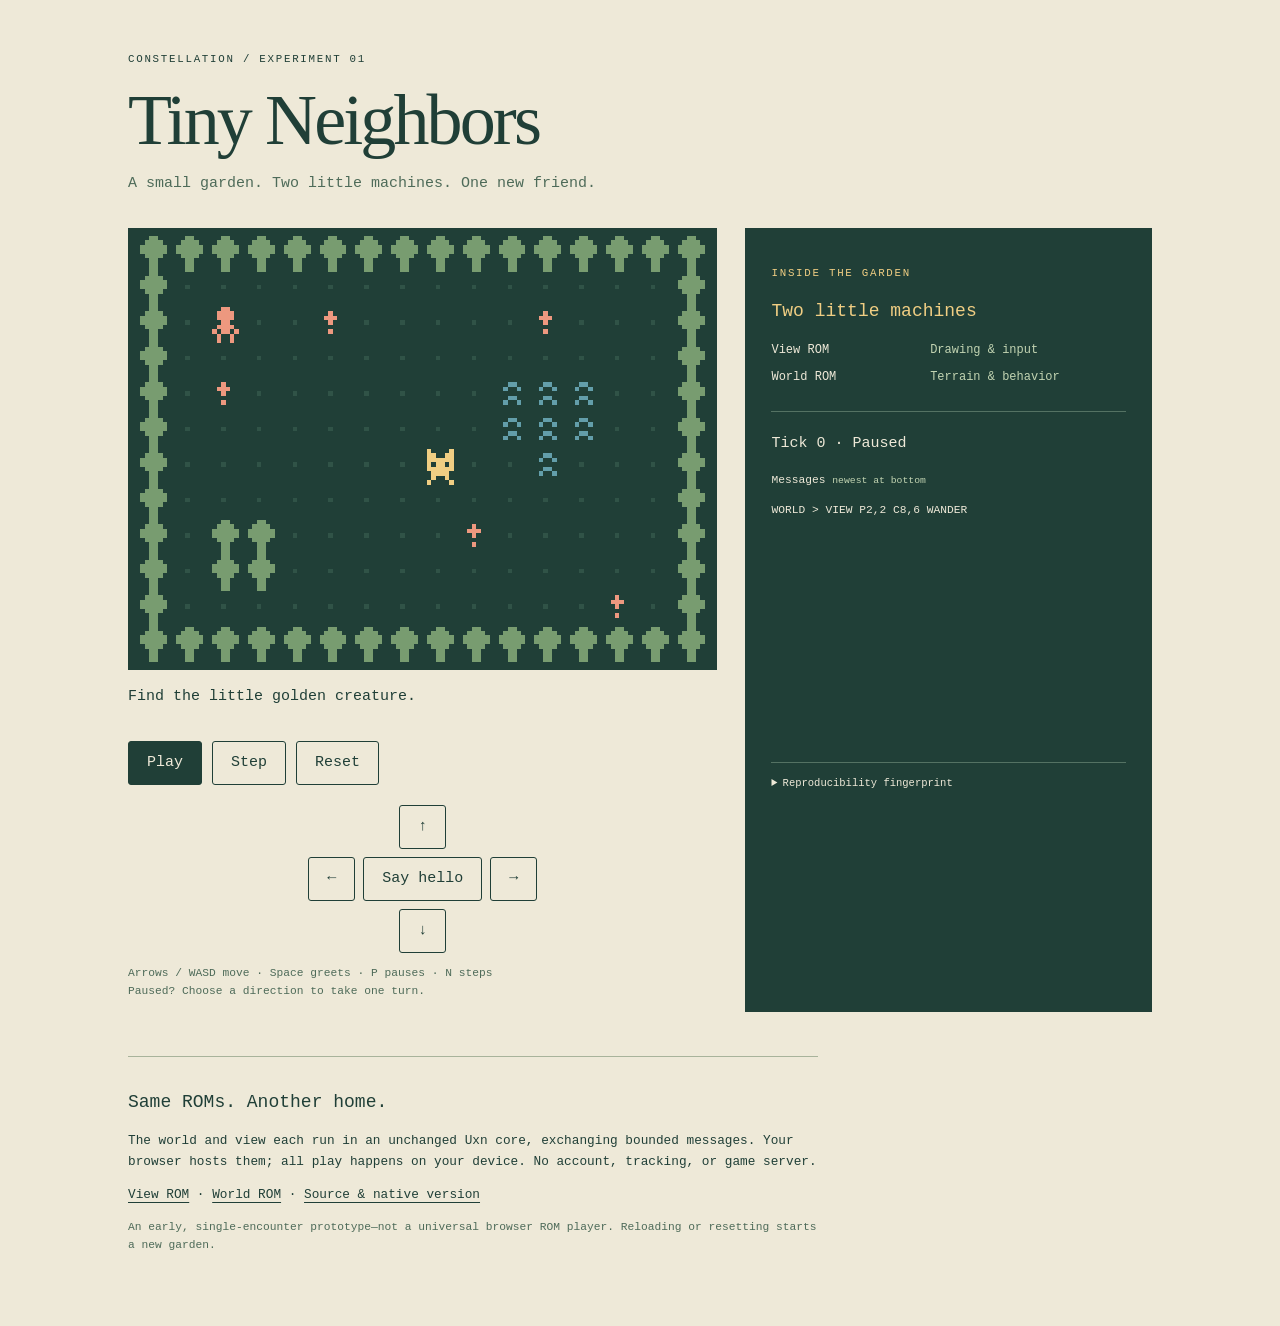
==== index.html @ 8fffd71d "Publish Tiny Neighbors static build from 9de2e3e" ====
<!doctype html>
<html lang="en">
<head>
  <meta charset="utf-8">
  <meta name="viewport" content="width=device-width, initial-scale=1">
  <meta name="description" content="A little garden running in two Uxn ROMs. Play, pause, and watch the messages between them.">
  <title>Tiny Neighbors · Constellation</title>
  <link rel="stylesheet" href="style.css">
  <script defer src="garden.js"></script>
  <script defer src="app.js"></script>
</head>
<body>
<main>
  <header><p class="eyebrow">Constellation / experiment 01</p><h1>Tiny Neighbors</h1><p>A small garden. Two little machines. One new friend.</p></header>
  <div class="layout">
    <section aria-label="Playable garden">
      <canvas id="garden" width="128" height="96" tabindex="0" aria-label="Garden. Arrow keys or WASD to move, Space to greet."></canvas>
      <p id="objective" role="status">Loading the two ROMs…</p>
      <p id="error" role="alert" hidden></p>
      <div class="toolbar"><button id="play" disabled>Play</button><button id="step" disabled>Step</button><button id="reset" disabled>Reset</button></div>
      <div class="touch" aria-label="Movement controls">
        <button data-action="1" aria-label="Move north" disabled>↑</button>
        <div><button data-action="4" aria-label="Move west" disabled>←</button><button data-action="5" disabled>Say hello</button><button data-action="2" aria-label="Move east" disabled>→</button></div>
        <button data-action="3" aria-label="Move south" disabled>↓</button>
      </div>
      <p class="hint">Arrows / WASD move · Space greets · P pauses · N steps<br>Paused? Choose a direction to take one turn.</p>
    </section>
    <aside aria-label="Message inspector">
      <p class="eyebrow">Inside the garden</p><h2>Two little machines</h2>
      <dl><dt>View ROM</dt><dd>Drawing & input</dd><dt>World ROM</dt><dd>Terrain & behavior</dd></dl>
      <p id="clock">Tick 0 · Paused</p><h3>Messages <span>newest at bottom</span></h3>
      <pre id="messages" aria-label="Recent messages"></pre>
      <details><summary>Reproducibility fingerprint</summary><output id="digest"></output><p>Tick, message hash, and pixel hash. Diagnostic checksums, not security guarantees.</p></details>
    </aside>
  </div>
  <footer><h2>Same ROMs. Another home.</h2><p>The world and view each run in an unchanged Uxn core, exchanging bounded messages. Your browser hosts them; all play happens on your device. No account, tracking, or game server.</p>
    <p><a href="garden-view.rom" download>View ROM</a> · <a href="garden-world.rom" download>World ROM</a> · <a href="https://github.com/mxpf/uxn-emulator/tree/constellation-game">Source & native version</a></p>
    <p class="hint">An early, single-encounter prototype—not a universal browser ROM player. Reloading or resetting starts a new garden.</p>
  </footer>
</main>
<noscript>This garden needs JavaScript and WebAssembly. You can also run the native version from the source link.</noscript>
</body>
</html>
---- style.css ----
:root{color-scheme:light;font-family:ui-monospace,SFMono-Regular,Consolas,monospace;color:#203f37;background:#eee9d8;font-size:15px;line-height:1.6}
*{box-sizing:border-box}body{margin:0}main{max-width:1080px;margin:auto;padding:40px 28px}header{margin-bottom:32px}.eyebrow{text-transform:uppercase;letter-spacing:.16em;font-size:.72rem}h1{font-family:Georgia,serif;font-size:clamp(2.8rem,7vw,4.8rem);font-weight:normal;letter-spacing:-.04em;line-height:1;margin:16px 0}h2{font-size:1.2rem;font-weight:500}header>p:last-child{color:#4e6b59}.layout{display:grid;grid-template-columns:minmax(0,1.45fr) minmax(0,1fr);gap:28px}canvas{width:100%;display:block;image-rendering:pixelated;background:#203f37;border:8px solid #203f37;aspect-ratio:4/3;touch-action:none}button{font:inherit;min-height:44px;border:1px solid #203f37;background:transparent;color:inherit;padding:8px 18px;cursor:pointer;border-radius:3px}button:hover:not(:disabled){background:#d7dec7}button:disabled{opacity:.45;cursor:default}button:focus-visible,a:focus-visible,canvas:focus-visible,summary:focus-visible{outline:3px solid #b74f34;outline-offset:4px}#play{background:#203f37;color:#eee9d8}#play:hover:not(:disabled){background:#305347}.toolbar{display:flex;gap:10px}#objective{min-height:3.2em;margin-bottom:8px}.touch{text-align:center;margin:20px auto 8px;max-width:300px}.touch div{display:flex;gap:8px;justify-content:center;margin:8px 0}.touch button{touch-action:manipulation}.hint{font-size:.75rem;color:#4e6b59}.hint br{line-height:2}aside{background:#203f37;color:#eee9d8;padding:26px;min-width:0}aside .eyebrow,aside h2{color:#f0ce83}dl{display:grid;grid-template-columns:1fr 1.3fr;font-size:.8rem;gap:8px}dd{margin:0;color:#c2d4b2}#clock{border-top:1px solid #547263;padding-top:20px;margin-top:24px}h3{font-size:.75rem;font-weight:normal}h3 span{color:#c2d4b2;font-size:.65rem}pre{font-size:clamp(.58rem,1.05vw,.75rem);line-height:1.9;white-space:pre-wrap;overflow-wrap:anywhere;min-height:250px}details{font-size:.7rem;border-top:1px solid #547263;padding-top:12px}summary{cursor:pointer}output{display:block;overflow-wrap:anywhere;margin-top:12px}footer{max-width:690px;margin-top:44px;border-top:1px solid #a8b39b;padding-top:16px}footer p{font-size:.85rem}a{color:inherit;text-underline-offset:4px}#error{color:#9b3324;border:1px solid;padding:12px}noscript{display:block;padding:20px}@media(max-width:700px){main{padding:24px 16px}.layout{grid-template-columns:1fr}aside{padding:22px}pre{font-size:.7rem;min-height:0}header{margin-bottom:24px}}
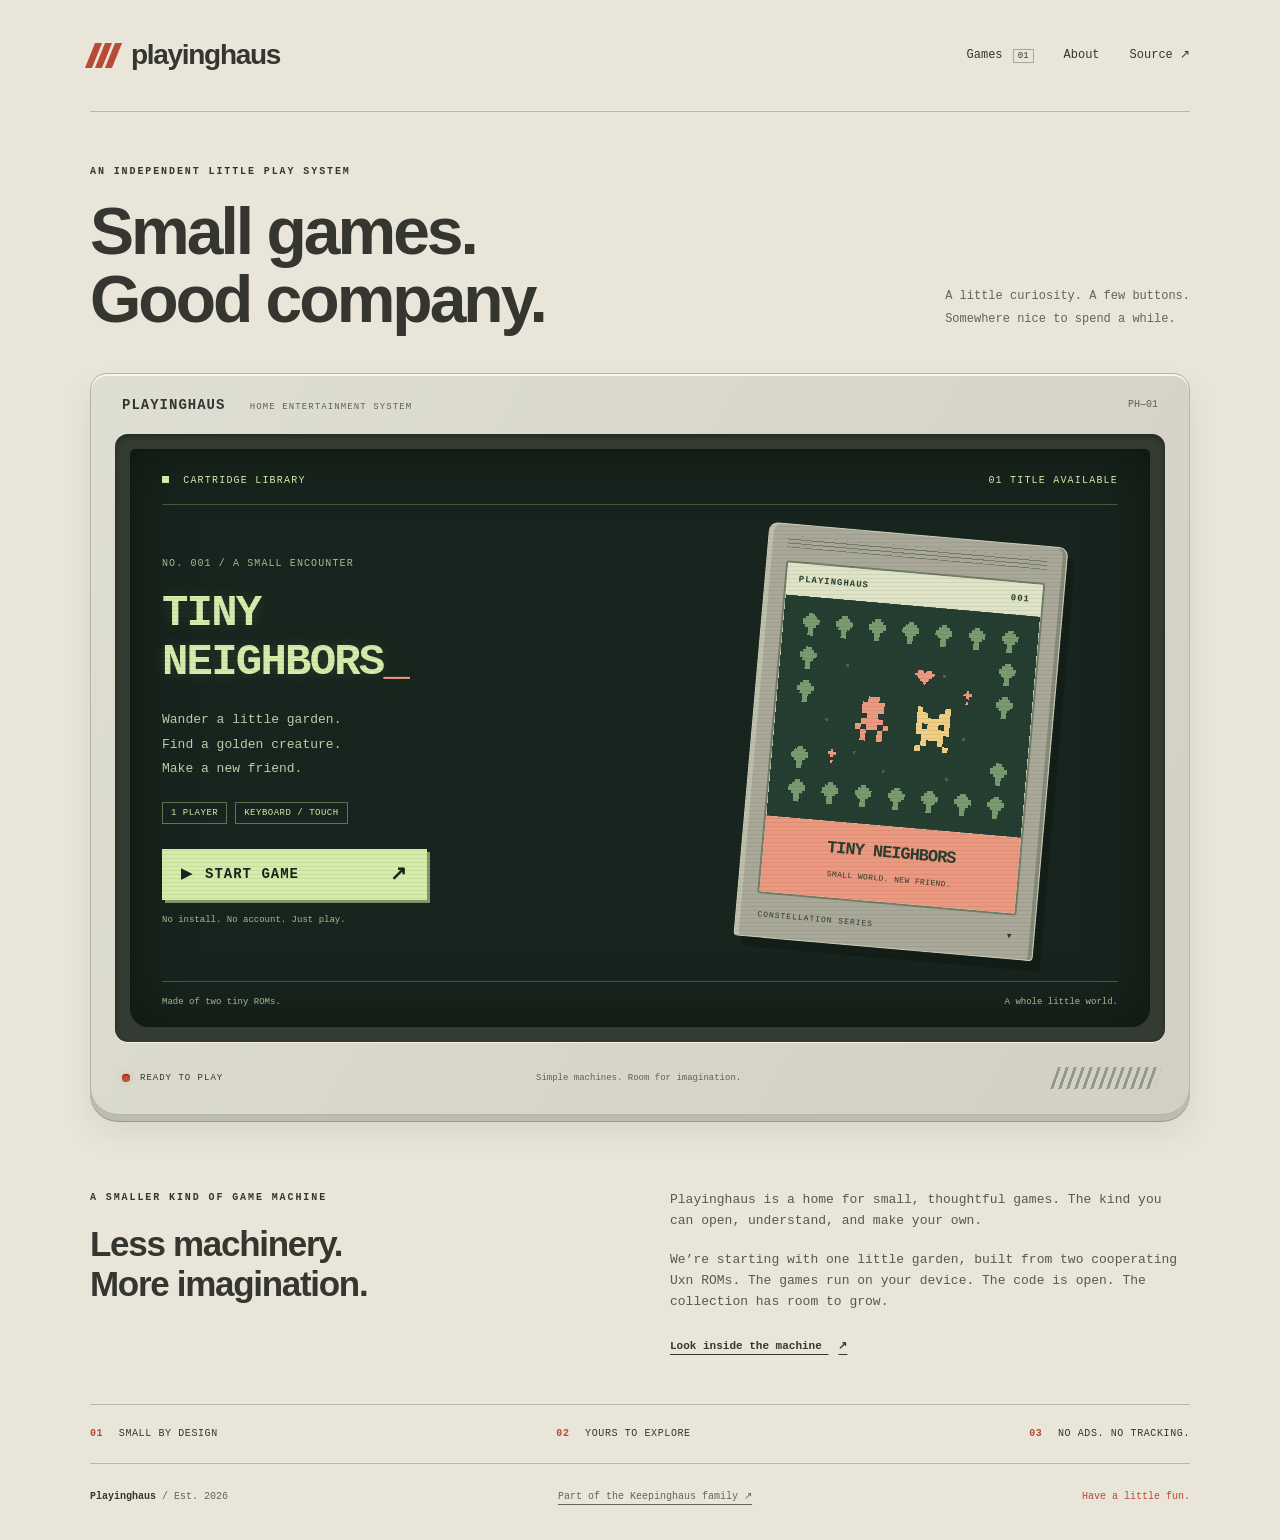
==== commit de3f323a: "Publish Playinghaus console homepage and game route" ====
--- a/index.html
+++ b/index.html
@@ -3,41 +3,56 @@
 <head>
   <meta charset="utf-8">
   <meta name="viewport" content="width=device-width, initial-scale=1">
-  <meta name="description" content="A little garden running in two Uxn ROMs. Play, pause, and watch the messages between them.">
-  <title>Tiny Neighbors · Constellation</title>
-  <link rel="stylesheet" href="style.css">
-  <script defer src="garden.js"></script>
-  <script defer src="app.js"></script>
+  <meta name="theme-color" content="#e9e5d9">
+  <meta name="description" content="Small games. Good company. A growing collection of tiny, open-source games you can play in your browser.">
+  <title>Playinghaus — Small games. Good company.</title>
+  <link rel="stylesheet" href="home.css">
 </head>
 <body>
-<main>
-  <header><p class="eyebrow">Constellation / experiment 01</p><h1>Tiny Neighbors</h1><p>A small garden. Two little machines. One new friend.</p></header>
-  <div class="layout">
-    <section aria-label="Playable garden">
-      <canvas id="garden" width="128" height="96" tabindex="0" aria-label="Garden. Arrow keys or WASD to move, Space to greet."></canvas>
-      <p id="objective" role="status">Loading the two ROMs…</p>
-      <p id="error" role="alert" hidden></p>
-      <div class="toolbar"><button id="play" disabled>Play</button><button id="step" disabled>Step</button><button id="reset" disabled>Reset</button></div>
-      <div class="touch" aria-label="Movement controls">
-        <button data-action="1" aria-label="Move north" disabled>↑</button>
-        <div><button data-action="4" aria-label="Move west" disabled>←</button><button data-action="5" disabled>Say hello</button><button data-action="2" aria-label="Move east" disabled>→</button></div>
-        <button data-action="3" aria-label="Move south" disabled>↓</button>
-      </div>
-      <p class="hint">Arrows / WASD move · Space greets · P pauses · N steps<br>Paused? Choose a direction to take one turn.</p>
-    </section>
-    <aside aria-label="Message inspector">
-      <p class="eyebrow">Inside the garden</p><h2>Two little machines</h2>
-      <dl><dt>View ROM</dt><dd>Drawing & input</dd><dt>World ROM</dt><dd>Terrain & behavior</dd></dl>
-      <p id="clock">Tick 0 · Paused</p><h3>Messages <span>newest at bottom</span></h3>
-      <pre id="messages" aria-label="Recent messages"></pre>
-      <details><summary>Reproducibility fingerprint</summary><output id="digest"></output><p>Tick, message hash, and pixel hash. Diagnostic checksums, not security guarantees.</p></details>
-    </aside>
+  <a class="skip" href="#library">Skip to games</a>
+  <div class="page">
+    <header class="masthead">
+      <a class="brand" href="./" aria-label="Playinghaus home"><span class="brand-mark" aria-hidden="true"><i></i><i></i><i></i></span>playinghaus</a>
+      <nav aria-label="Main navigation"><a href="#library">Games <span>01</span></a><a href="#about">About</a><a href="https://github.com/mxpf/uxn-emulator/tree/constellation-game">Source ↗</a></nav>
+    </header>
+    <main>
+      <section class="intro" aria-labelledby="welcome">
+        <div><p class="eyebrow">An independent little play system</p><h1 id="welcome">Small games.<br>Good company.</h1></div>
+        <p class="intro-note">A little curiosity. A few buttons.<br>Somewhere nice to spend a while.</p>
+      </section>
+      <section class="console" id="library" aria-labelledby="library-heading">
+        <div class="case-top"><h2 id="library-heading">Playinghaus <span>Home entertainment system</span></h2><span class="model">PH—01</span></div>
+        <div class="bezel"><div class="screen">
+          <div class="screen-top"><span><span class="square" aria-hidden="true"></span> Cartridge library</span><span>01 title available</span></div>
+          <article class="featured" aria-labelledby="game-title">
+            <div class="game-copy">
+              <p class="game-number">No. 001 / A small encounter</p>
+              <h3 id="game-title">TINY<br>NEIGHBORS<span class="cursor" aria-hidden="true">_</span></h3>
+              <p class="game-description">Wander a little garden.<br>Find a golden creature.<br>Make a new friend.</p>
+              <div class="tags"><span>1 player</span><span>Keyboard / touch</span></div>
+              <a class="start" href="tiny-neighbors/"><span aria-hidden="true">▶</span> Start game <span class="start-arrow" aria-hidden="true">↗</span></a>
+              <p class="no-install">No install. No account. Just play.</p>
+            </div>
+            <div class="cartridge" aria-label="Tiny Neighbors cartridge artwork">
+              <div class="cart-ridges" aria-hidden="true"></div>
+              <div class="cart-label"><div class="cart-label-top"><span>Playinghaus</span><span>001</span></div>
+                <img src="neighbors.svg" width="240" height="208" alt="Two pixel neighbors sharing a heart in a garden of flowers and trees.">
+                <div class="cart-label-bottom"><strong>Tiny Neighbors</strong><span>Small world. New friend.</span></div>
+              </div>
+              <div class="cart-bottom"><span>Constellation series</span><span aria-hidden="true">▼</span></div>
+            </div>
+          </article>
+          <div class="screen-bottom"><span>Made of two tiny ROMs.</span><span>A whole little world.</span></div>
+        </div></div>
+        <div class="case-bottom"><div class="power"><span class="power-light" aria-hidden="true"></span><span>Ready to play</span></div><div class="case-caption">Simple machines. Room for imagination.</div><div class="vents" aria-hidden="true"></div></div>
+      </section>
+      <section class="about" id="about" aria-labelledby="about-heading">
+        <div><p class="eyebrow">A smaller kind of game machine</p><h2 id="about-heading">Less machinery.<br>More imagination.</h2></div>
+        <div class="about-copy"><p>Playinghaus is a home for small, thoughtful games. The kind you can open, understand, and make your own.</p><p>We’re starting with one little garden, built from two cooperating Uxn ROMs. The games run on your device. The code is open. The collection has room to grow.</p><a class="text-link" href="https://github.com/mxpf/uxn-emulator/tree/constellation-game">Look inside the machine <span aria-hidden="true">↗</span></a></div>
+      </section>
+      <div class="principles" aria-label="Our principles"><span><b>01</b> Small by design</span><span><b>02</b> Yours to explore</span><span><b>03</b> No ads. No tracking.</span></div>
+    </main>
+    <footer><span>Playinghaus <span class="footer-year">/ Est. 2026</span></span><a href="https://keeping.haus/">Part of the Keepinghaus family ↗</a><span class="end-note">Have a little fun.</span></footer>
   </div>
-  <footer><h2>Same ROMs. Another home.</h2><p>The world and view each run in an unchanged Uxn core, exchanging bounded messages. Your browser hosts them; all play happens on your device. No account, tracking, or game server.</p>
-    <p><a href="garden-view.rom" download>View ROM</a> · <a href="garden-world.rom" download>World ROM</a> · <a href="https://github.com/mxpf/uxn-emulator/tree/constellation-game">Source & native version</a></p>
-    <p class="hint">An early, single-encounter prototype—not a universal browser ROM player. Reloading or resetting starts a new garden.</p>
-  </footer>
-</main>
-<noscript>This garden needs JavaScript and WebAssembly. You can also run the native version from the source link.</noscript>
 </body>
 </html>
--- a/home.css
+++ b/home.css
@@ -0,0 +1,131 @@
+:root {
+  color-scheme: light;
+  --paper: #e9e5d9;
+  --ink: #34362f;
+  --muted: #626457;
+  --coral: #b84b35;
+  --screen: #18251e;
+  --phosphor: #d5edab;
+  font-family: "Courier New", Courier, monospace;
+  color: var(--ink);
+  background: var(--paper);
+  font-size: 14px;
+  line-height: 1.6;
+}
+* { box-sizing: border-box; }
+body { margin: 0; }
+a { color: inherit; text-underline-offset: 5px; }
+a:focus-visible { outline: 3px solid var(--coral); outline-offset: 6px; }
+.screen a:focus-visible { outline-color: #ffb29c; }
+.skip { position: absolute; left: 20px; top: -100px; padding: 12px 20px; background: var(--ink); color: white; z-index: 3; }
+.skip:focus { top: 10px; }
+.page { max-width: 1180px; padding: 0 40px; margin: auto; }
+.masthead { min-height: 112px; border-bottom: 1px solid #b7b8a9; display: flex; align-items: center; justify-content: space-between; gap: 24px; }
+.brand { display: inline-flex; gap: 11px; align-items: center; font-family: Arial, Helvetica, sans-serif; font-weight: 900; letter-spacing: -1.3px; font-size: 28px; text-decoration: none; }
+.brand-mark { display: flex; gap: 3px; transform: skew(-22deg); margin-right: 3px; }
+.brand-mark i { display: block; width: 7px; height: 25px; background: var(--coral); }
+nav { display: flex; gap: 30px; align-items: center; font-size: 12px; }
+nav a { text-decoration: none; padding: 12px 0; }
+nav a:hover { text-decoration: underline; }
+nav span { font-size: 9px; border: 1px solid #a5a799; padding: 1px 4px; margin-left: 3px; }
+.intro { display: flex; justify-content: space-between; align-items: flex-end; gap: 24px; padding: 52px 0 39px; }
+.eyebrow { text-transform: uppercase; letter-spacing: 1.9px; font-size: 10px; font-weight: bold; margin: 0 0 18px; }
+h1 { font-family: Arial, Helvetica, sans-serif; font-size: clamp(40px, 5.4vw, 66px); font-weight: 800; letter-spacing: -3px; line-height: 1.03; margin: 0; }
+.intro-note { color: var(--muted); font-size: 12px; margin: 0 0 3px; line-height: 1.9; }
+.console { background: linear-gradient(120deg, #dfded2, #d1d0c2); border: 1px solid #b4b5a5; border-radius: 17px 17px 28px 28px; padding: 20px 24px 0; box-shadow: inset 0 2px 0 #f9f6eb, 0 6px 0 #bcbdae, 0 7px 0 #93988a, 0 18px 30px #3c403318; scroll-margin-top: 24px; }
+.case-top { display: flex; justify-content: space-between; gap: 10px; align-items: center; padding: 0 7px 18px; }
+.case-top h2 { font-size: 14px; margin: 0; font-weight: bold; text-transform: uppercase; letter-spacing: 1px; }
+.case-top h2 span { margin-left: 15px; font-size: 9px; color: #5e6256; font-weight: normal; letter-spacing: 1.1px; }
+.model { font-size: 10px; color: #5e6256; }
+.bezel { background: #333b33; padding: 15px; border-radius: 13px; box-shadow: inset 0 3px 5px #14191280, 0 1px 0 #f6f2e0; }
+.screen { overflow: hidden; position: relative; background: var(--screen); color: var(--phosphor); border-radius: 5px 5px 18px 18px; padding: 23px 31px 17px; border: 1px solid #0d1811; box-shadow: inset 0 0 60px #010a0680; }
+.screen::after { content: ""; pointer-events: none; position: absolute; inset: 0; background: repeating-linear-gradient(0deg, transparent, transparent 3px, #00000012 3px, #00000012 4px); }
+.screen-top, .screen-bottom { display: flex; justify-content: space-between; align-items: center; gap: 12px; font-size: 10px; }
+.screen-top { border-bottom: 1px solid #48563c; padding-bottom: 15px; text-transform: uppercase; letter-spacing: 1.2px; }
+.square { display: inline-block; background: var(--phosphor); width: 7px; height: 7px; margin-right: 7px; }
+.featured { display: grid; grid-template-columns: 1.1fr 1fr; align-items: center; gap: 45px; padding: 29px 0 32px; }
+.game-number { margin: 0 0 17px; color: #a9bc91; font-size: 10px; text-transform: uppercase; letter-spacing: 1.1px; }
+.game-copy h3 { margin: 0; font-size: clamp(28px, 3.7vw, 44px); line-height: 1.1; letter-spacing: -1.8px; font-weight: bold; text-shadow: 0 0 15px #d5edab20; }
+.cursor { color: #ed987f; }
+.game-description { font-size: 13px; line-height: 1.9; margin: 22px 0 20px; color: #c0cfac; }
+.tags { display: flex; flex-wrap: wrap; gap: 8px; font-size: 9px; text-transform: uppercase; letter-spacing: .5px; }
+.tags span { padding: 3px 8px; border: 1px solid #667451; }
+.start { margin-top: 25px; display: flex; align-items: center; gap: 12px; max-width: 265px; background: var(--phosphor); color: #17251c; text-decoration: none; text-transform: uppercase; letter-spacing: 1px; font-weight: bold; padding: 14px 19px; box-shadow: 3px 3px 0 #83996a; transition: background .15s, transform .15s; }
+.start:hover { background: #ed987f; transform: translateY(-2px); }
+.start-arrow { margin-left: auto; font-size: 20px; line-height: 1; }
+.no-install { font-size: 9px; color: #a9bc91; margin: 13px 0 0; }
+.cartridge { background: #aaa999; border-radius: 9px 9px 4px 4px; padding: 18px 19px 0; width: 100%; max-width: 300px; justify-self: center; transform: rotate(5deg); border: 1px solid #ced1bc; box-shadow: 8px 10px 0 #050b0840, inset 4px 0 0 #bfc0ac, inset -4px 0 0 #868c7a; color: #293e31; }
+.cart-ridges { height: 12px; margin: -7px 0 13px; background: repeating-linear-gradient(0deg, #737c6d 0, #737c6d 1px, transparent 1px, transparent 4px); }
+.cart-label { background: #dce1be; border: 2px solid #727e68; border-radius: 3px; overflow: hidden; }
+.cart-label-top { display: flex; justify-content: space-between; background: #dfe4c6; font-size: 9px; text-transform: uppercase; padding: 9px 12px; font-weight: bold; letter-spacing: 1px; }
+.cart-label img { display: block; width: 100%; height: auto; image-rendering: pixelated; }
+.cart-label-bottom { background: #ed987f; padding: 13px 10px; text-align: center; }
+.cart-label-bottom strong { display: block; font-size: 17px; letter-spacing: -1px; text-transform: uppercase; }
+.cart-label-bottom span { font-size: 8px; text-transform: uppercase; letter-spacing: .4px; }
+.cart-bottom { display: flex; justify-content: space-between; padding: 15px 2px; font-size: 8px; text-transform: uppercase; letter-spacing: 1px; }
+.screen-bottom { border-top: 1px solid #48563c; padding-top: 13px; color: #a9bc91; font-size: 9px; }
+.case-bottom { display: flex; justify-content: space-between; align-items: center; gap: 20px; min-height: 72px; padding: 0 7px; }
+.power { display: flex; align-items: center; gap: 10px; text-transform: uppercase; font-size: 9px; letter-spacing: 1px; white-space: nowrap; }
+.power-light { width: 8px; height: 8px; border-radius: 50%; background: #c24c35; box-shadow: inset 0 1px 1px #672313, 0 0 6px #c24c3540; }
+.case-caption { font-size: 9px; color: #5e6256; }
+.vents { width: 104px; height: 22px; background: repeating-linear-gradient(90deg,#929989 0,#929989 3px,transparent 3px,transparent 8px); transform: skew(-20deg); }
+.about { display: grid; grid-template-columns: 1fr 1fr; gap: 60px; margin-top: 75px; scroll-margin-top: 30px; }
+.about h2 { font-family: Arial, Helvetica, sans-serif; font-size: 35px; line-height: 1.13; letter-spacing: -1.3px; margin: 0; }
+.about-copy p { margin: 0 0 18px; font-size: 13px; color: #555b4e; }
+.text-link { font-size: 11px; font-weight: bold; display: inline-block; padding: 8px 0; }
+.text-link span { margin-left: 10px; }
+.principles { display: flex; flex-wrap: wrap; justify-content: space-between; border-top: 1px solid #b7b8a9; border-bottom: 1px solid #b7b8a9; padding: 21px 0; margin: 40px 0 0; gap: 15px; font-size: 10px; text-transform: uppercase; letter-spacing: .6px; }
+.principles b { color: var(--coral); margin-right: 9px; }
+footer { display: flex; justify-content: space-between; align-items: center; flex-wrap: wrap; gap: 18px; padding: 25px 0 35px; font-size: 10px; }
+footer>span:first-child { font-weight: bold; }
+.footer-year { font-weight: normal; color: #626457; }
+footer a { color: #626457; }
+.end-note { color: var(--coral); }
+@media (max-width: 760px) {
+  .page { padding: 0 20px; }
+  .masthead { min-height: 88px; }
+  .brand { font-size: 24px; }
+  nav { gap: 17px; }
+  nav span { display: none; }
+  .intro { padding: 36px 0 29px; }
+  .intro-note { display: none; }
+  .console { padding: 15px 13px 0; border-radius: 13px 13px 23px 23px; }
+  .case-top { padding: 0 2px 13px; }
+  .case-top h2 { font-size: 11px; }
+  .case-top h2 span { display: none; }
+  .bezel { padding: 9px; }
+  .screen { padding: 20px; }
+  .featured { gap: 20px; }
+  .game-copy h3 { font-size: 28px; }
+  .cartridge { padding: 14px 12px 0; }
+  .cart-label-bottom strong { font-size: 13px; }
+  .case-caption { display: none; }
+  .case-bottom { min-height: 57px; }
+  .about { gap: 30px; margin-top: 55px; }
+  .about h2 { font-size: 29px; }
+}
+@media (max-width: 540px) {
+  .page { padding: 0 16px; }
+  .masthead { flex-wrap: wrap; gap: 4px; padding: 17px 0 9px; }
+  .brand { font-size: 25px; }
+  nav { width: 100%; justify-content: space-between; font-size: 11px; }
+  .intro { padding-top: 29px; }
+  h1 { font-size: 45px; letter-spacing: -2px; }
+  .eyebrow { font-size: 8px; letter-spacing: 1.5px; }
+  .screen { padding: 16px; }
+  .screen-top { font-size: 8px; letter-spacing: .4px; }
+  .screen-top>span:last-child { font-size: 7px; }
+  .featured { grid-template-columns: 1fr; gap: 31px; padding-top: 23px; }
+  .game-copy h3 { font-size: 36px; }
+  .game-description { font-size: 12px; margin: 18px 0; }
+  .start { max-width: none; }
+  .cartridge { max-width: 220px; transform: rotate(3deg); }
+  .cart-label-bottom strong { font-size: 16px; }
+  .screen-bottom { flex-direction: column; align-items: flex-start; gap: 2px; font-size: 8px; }
+  .vents { width: 70px; }
+  .about { grid-template-columns: 1fr; gap: 23px; }
+  .principles { flex-direction: column; padding: 20px 0; }
+  footer { align-items: flex-start; flex-direction: column; gap: 10px; }
+}
+@media (prefers-reduced-motion: reduce) { .start { transition: none; } .start:hover { transform: none; } }
+@media (forced-colors: active) { .console, .bezel, .screen, .cartridge, .start { border: 1px solid; } .screen::after { display: none; } }
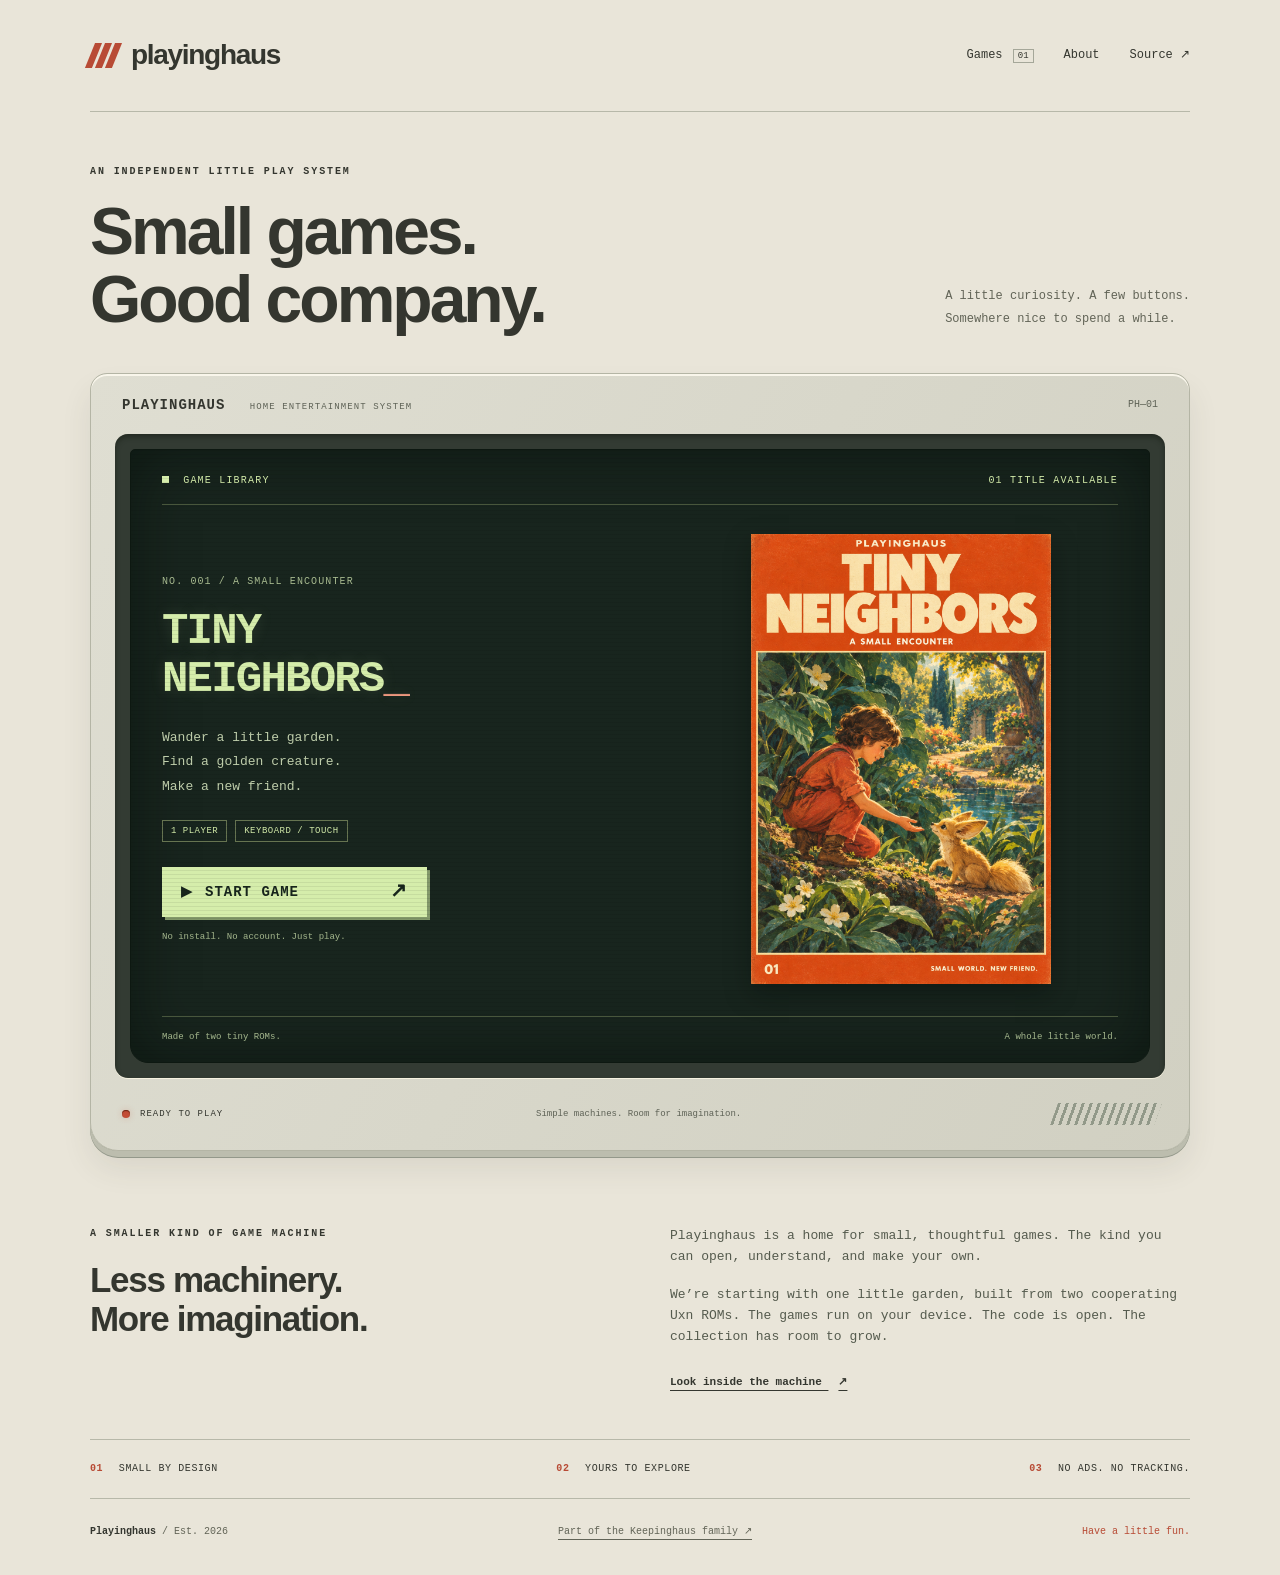
==== commit 5c3b063f: "Publish original painted Tiny Neighbors box cover" ====
--- a/index.html
+++ b/index.html
@@ -23,7 +23,7 @@
       <section class="console" id="library" aria-labelledby="library-heading">
         <div class="case-top"><h2 id="library-heading">Playinghaus <span>Home entertainment system</span></h2><span class="model">PH—01</span></div>
         <div class="bezel"><div class="screen">
-          <div class="screen-top"><span><span class="square" aria-hidden="true"></span> Cartridge library</span><span>01 title available</span></div>
+          <div class="screen-top"><span><span class="square" aria-hidden="true"></span> Game library</span><span>01 title available</span></div>
           <article class="featured" aria-labelledby="game-title">
             <div class="game-copy">
               <p class="game-number">No. 001 / A small encounter</p>
@@ -33,14 +33,9 @@
               <a class="start" href="tiny-neighbors/"><span aria-hidden="true">▶</span> Start game <span class="start-arrow" aria-hidden="true">↗</span></a>
               <p class="no-install">No install. No account. Just play.</p>
             </div>
-            <div class="cartridge" aria-label="Tiny Neighbors cartridge artwork">
-              <div class="cart-ridges" aria-hidden="true"></div>
-              <div class="cart-label"><div class="cart-label-top"><span>Playinghaus</span><span>001</span></div>
-                <img src="neighbors.svg" width="240" height="208" alt="Two pixel neighbors sharing a heart in a garden of flowers and trees.">
-                <div class="cart-label-bottom"><strong>Tiny Neighbors</strong><span>Small world. New friend.</span></div>
-              </div>
-              <div class="cart-bottom"><span>Constellation series</span><span aria-hidden="true">▼</span></div>
-            </div>
+            <figure class="box-cover">
+              <img src="tiny-neighbors-cover.png" width="1024" height="1536" fetchpriority="high" alt="Tiny Neighbors vintage-style painted cover: a coral-clothed wanderer befriends a golden, pointed-ear creature beside a sunlit garden pond. Small world. New friend.">
+            </figure>
           </article>
           <div class="screen-bottom"><span>Made of two tiny ROMs.</span><span>A whole little world.</span></div>
         </div></div>
--- a/home.css
+++ b/home.css
@@ -54,15 +54,8 @@
 .start:hover { background: #ed987f; transform: translateY(-2px); }
 .start-arrow { margin-left: auto; font-size: 20px; line-height: 1; }
 .no-install { font-size: 9px; color: #a9bc91; margin: 13px 0 0; }
-.cartridge { background: #aaa999; border-radius: 9px 9px 4px 4px; padding: 18px 19px 0; width: 100%; max-width: 300px; justify-self: center; transform: rotate(5deg); border: 1px solid #ced1bc; box-shadow: 8px 10px 0 #050b0840, inset 4px 0 0 #bfc0ac, inset -4px 0 0 #868c7a; color: #293e31; }
-.cart-ridges { height: 12px; margin: -7px 0 13px; background: repeating-linear-gradient(0deg, #737c6d 0, #737c6d 1px, transparent 1px, transparent 4px); }
-.cart-label { background: #dce1be; border: 2px solid #727e68; border-radius: 3px; overflow: hidden; }
-.cart-label-top { display: flex; justify-content: space-between; background: #dfe4c6; font-size: 9px; text-transform: uppercase; padding: 9px 12px; font-weight: bold; letter-spacing: 1px; }
-.cart-label img { display: block; width: 100%; height: auto; image-rendering: pixelated; }
-.cart-label-bottom { background: #ed987f; padding: 13px 10px; text-align: center; }
-.cart-label-bottom strong { display: block; font-size: 17px; letter-spacing: -1px; text-transform: uppercase; }
-.cart-label-bottom span { font-size: 8px; text-transform: uppercase; letter-spacing: .4px; }
-.cart-bottom { display: flex; justify-content: space-between; padding: 15px 2px; font-size: 8px; text-transform: uppercase; letter-spacing: 1px; }
+.box-cover { position: relative; z-index: 1; width: 100%; max-width: 300px; margin: 0; justify-self: center; background: #ca581f; box-shadow: 0 10px 24px #050b0859; }
+.box-cover img { display: block; width: 100%; height: auto; }
 .screen-bottom { border-top: 1px solid #48563c; padding-top: 13px; color: #a9bc91; font-size: 9px; }
 .case-bottom { display: flex; justify-content: space-between; align-items: center; gap: 20px; min-height: 72px; padding: 0 7px; }
 .power { display: flex; align-items: center; gap: 10px; text-transform: uppercase; font-size: 9px; letter-spacing: 1px; white-space: nowrap; }
@@ -97,8 +90,6 @@
   .screen { padding: 20px; }
   .featured { gap: 20px; }
   .game-copy h3 { font-size: 28px; }
-  .cartridge { padding: 14px 12px 0; }
-  .cart-label-bottom strong { font-size: 13px; }
   .case-caption { display: none; }
   .case-bottom { min-height: 57px; }
   .about { gap: 30px; margin-top: 55px; }
@@ -119,8 +110,7 @@
   .game-copy h3 { font-size: 36px; }
   .game-description { font-size: 12px; margin: 18px 0; }
   .start { max-width: none; }
-  .cartridge { max-width: 220px; transform: rotate(3deg); }
-  .cart-label-bottom strong { font-size: 16px; }
+  .box-cover { max-width: 260px; }
   .screen-bottom { flex-direction: column; align-items: flex-start; gap: 2px; font-size: 8px; }
   .vents { width: 70px; }
   .about { grid-template-columns: 1fr; gap: 23px; }
@@ -128,4 +118,4 @@
   footer { align-items: flex-start; flex-direction: column; gap: 10px; }
 }
 @media (prefers-reduced-motion: reduce) { .start { transition: none; } .start:hover { transform: none; } }
-@media (forced-colors: active) { .console, .bezel, .screen, .cartridge, .start { border: 1px solid; } .screen::after { display: none; } }
+@media (forced-colors: active) { .console, .bezel, .screen, .box-cover, .start { border: 1px solid; } .screen::after { display: none; } }
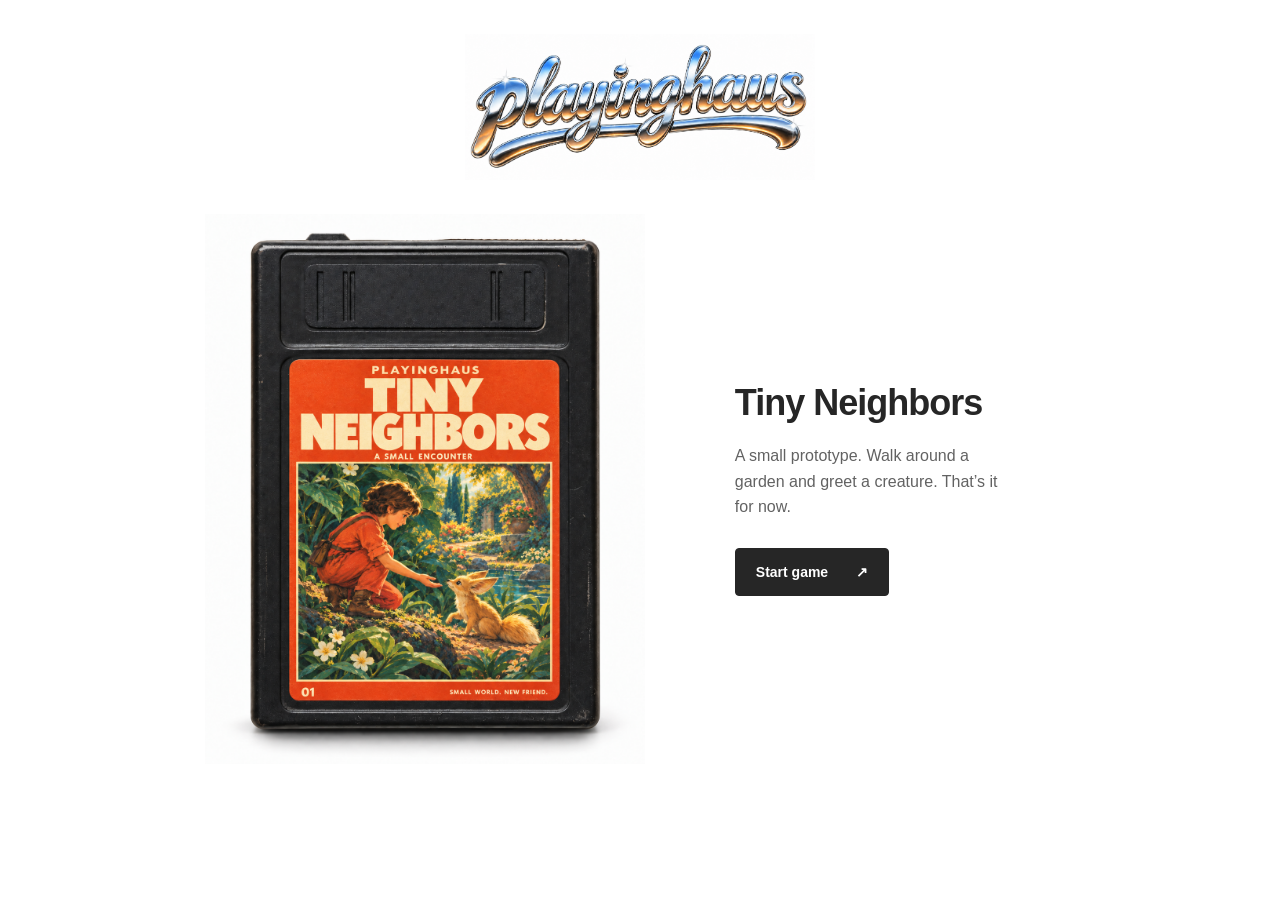
==== commit ba420044: "Publish minimal Playinghaus cartridge homepage" ====
--- a/index.html
+++ b/index.html
@@ -3,51 +3,31 @@
 <head>
   <meta charset="utf-8">
   <meta name="viewport" content="width=device-width, initial-scale=1">
-  <meta name="theme-color" content="#e9e5d9">
-  <meta name="description" content="Small games. Good company. A growing collection of tiny, open-source games you can play in your browser.">
-  <title>Playinghaus — Small games. Good company.</title>
+  <meta name="theme-color" content="#ffffff">
+  <meta name="description" content="Tiny Neighbors is a small browser-game prototype. Walk around a garden and greet a creature.">
+  <title>Playinghaus — Tiny Neighbors</title>
   <link rel="stylesheet" href="home.css">
 </head>
 <body>
-  <a class="skip" href="#library">Skip to games</a>
+  <a class="skip" href="#game">Skip to game</a>
   <div class="page">
     <header class="masthead">
-      <a class="brand" href="./" aria-label="Playinghaus home"><span class="brand-mark" aria-hidden="true"><i></i><i></i><i></i></span>playinghaus</a>
-      <nav aria-label="Main navigation"><a href="#library">Games <span>01</span></a><a href="#about">About</a><a href="https://github.com/mxpf/uxn-emulator/tree/constellation-game">Source ↗</a></nav>
+      <a class="brand" href="./" aria-label="Playinghaus home">
+        <img src="playinghaus-chrome.png" width="1942" height="809" alt="Playinghaus">
+      </a>
     </header>
-    <main>
-      <section class="intro" aria-labelledby="welcome">
-        <div><p class="eyebrow">An independent little play system</p><h1 id="welcome">Small games.<br>Good company.</h1></div>
-        <p class="intro-note">A little curiosity. A few buttons.<br>Somewhere nice to spend a while.</p>
-      </section>
-      <section class="console" id="library" aria-labelledby="library-heading">
-        <div class="case-top"><h2 id="library-heading">Playinghaus <span>Home entertainment system</span></h2><span class="model">PH—01</span></div>
-        <div class="bezel"><div class="screen">
-          <div class="screen-top"><span><span class="square" aria-hidden="true"></span> Game library</span><span>01 title available</span></div>
-          <article class="featured" aria-labelledby="game-title">
-            <div class="game-copy">
-              <p class="game-number">No. 001 / A small encounter</p>
-              <h3 id="game-title">TINY<br>NEIGHBORS<span class="cursor" aria-hidden="true">_</span></h3>
-              <p class="game-description">Wander a little garden.<br>Find a golden creature.<br>Make a new friend.</p>
-              <div class="tags"><span>1 player</span><span>Keyboard / touch</span></div>
-              <a class="start" href="tiny-neighbors/"><span aria-hidden="true">▶</span> Start game <span class="start-arrow" aria-hidden="true">↗</span></a>
-              <p class="no-install">No install. No account. Just play.</p>
-            </div>
-            <figure class="box-cover">
-              <img src="tiny-neighbors-cover.png" width="1024" height="1536" fetchpriority="high" alt="Tiny Neighbors vintage-style painted cover: a coral-clothed wanderer befriends a golden, pointed-ear creature beside a sunlit garden pond. Small world. New friend.">
-            </figure>
-          </article>
-          <div class="screen-bottom"><span>Made of two tiny ROMs.</span><span>A whole little world.</span></div>
-        </div></div>
-        <div class="case-bottom"><div class="power"><span class="power-light" aria-hidden="true"></span><span>Ready to play</span></div><div class="case-caption">Simple machines. Room for imagination.</div><div class="vents" aria-hidden="true"></div></div>
-      </section>
-      <section class="about" id="about" aria-labelledby="about-heading">
-        <div><p class="eyebrow">A smaller kind of game machine</p><h2 id="about-heading">Less machinery.<br>More imagination.</h2></div>
-        <div class="about-copy"><p>Playinghaus is a home for small, thoughtful games. The kind you can open, understand, and make your own.</p><p>We’re starting with one little garden, built from two cooperating Uxn ROMs. The games run on your device. The code is open. The collection has room to grow.</p><a class="text-link" href="https://github.com/mxpf/uxn-emulator/tree/constellation-game">Look inside the machine <span aria-hidden="true">↗</span></a></div>
-      </section>
-      <div class="principles" aria-label="Our principles"><span><b>01</b> Small by design</span><span><b>02</b> Yours to explore</span><span><b>03</b> No ads. No tracking.</span></div>
+    <main id="game">
+      <article class="featured" aria-labelledby="game-title">
+        <a class="cartridge-link" href="tiny-neighbors/" aria-label="Play Tiny Neighbors">
+          <img class="cartridge" src="tiny-neighbors-cartridge.png" width="1122" height="1402" fetchpriority="high" alt="Tiny Neighbors cartridge with the painted garden cover.">
+        </a>
+        <div class="game-copy">
+          <h1 id="game-title">Tiny Neighbors</h1>
+          <p>A small prototype. Walk around a garden and greet a creature. That’s it for now.</p>
+          <a class="start" href="tiny-neighbors/">Start game <span aria-hidden="true">↗</span></a>
+        </div>
+      </article>
     </main>
-    <footer><span>Playinghaus <span class="footer-year">/ Est. 2026</span></span><a href="https://keeping.haus/">Part of the Keepinghaus family ↗</a><span class="end-note">Have a little fun.</span></footer>
   </div>
 </body>
 </html>
--- a/home.css
+++ b/home.css
@@ -1,121 +1,47 @@
 :root {
   color-scheme: light;
-  --paper: #e9e5d9;
-  --ink: #34362f;
-  --muted: #626457;
-  --coral: #b84b35;
-  --screen: #18251e;
-  --phosphor: #d5edab;
-  font-family: "Courier New", Courier, monospace;
-  color: var(--ink);
-  background: var(--paper);
-  font-size: 14px;
+  font-family: Arial, Helvetica, sans-serif;
+  color: #262626;
+  background: #fff;
+  font-size: 16px;
   line-height: 1.6;
 }
 * { box-sizing: border-box; }
 body { margin: 0; }
-a { color: inherit; text-underline-offset: 5px; }
-a:focus-visible { outline: 3px solid var(--coral); outline-offset: 6px; }
-.screen a:focus-visible { outline-color: #ffb29c; }
-.skip { position: absolute; left: 20px; top: -100px; padding: 12px 20px; background: var(--ink); color: white; z-index: 3; }
-.skip:focus { top: 10px; }
-.page { max-width: 1180px; padding: 0 40px; margin: auto; }
-.masthead { min-height: 112px; border-bottom: 1px solid #b7b8a9; display: flex; align-items: center; justify-content: space-between; gap: 24px; }
-.brand { display: inline-flex; gap: 11px; align-items: center; font-family: Arial, Helvetica, sans-serif; font-weight: 900; letter-spacing: -1.3px; font-size: 28px; text-decoration: none; }
-.brand-mark { display: flex; gap: 3px; transform: skew(-22deg); margin-right: 3px; }
-.brand-mark i { display: block; width: 7px; height: 25px; background: var(--coral); }
-nav { display: flex; gap: 30px; align-items: center; font-size: 12px; }
-nav a { text-decoration: none; padding: 12px 0; }
-nav a:hover { text-decoration: underline; }
-nav span { font-size: 9px; border: 1px solid #a5a799; padding: 1px 4px; margin-left: 3px; }
-.intro { display: flex; justify-content: space-between; align-items: flex-end; gap: 24px; padding: 52px 0 39px; }
-.eyebrow { text-transform: uppercase; letter-spacing: 1.9px; font-size: 10px; font-weight: bold; margin: 0 0 18px; }
-h1 { font-family: Arial, Helvetica, sans-serif; font-size: clamp(40px, 5.4vw, 66px); font-weight: 800; letter-spacing: -3px; line-height: 1.03; margin: 0; }
-.intro-note { color: var(--muted); font-size: 12px; margin: 0 0 3px; line-height: 1.9; }
-.console { background: linear-gradient(120deg, #dfded2, #d1d0c2); border: 1px solid #b4b5a5; border-radius: 17px 17px 28px 28px; padding: 20px 24px 0; box-shadow: inset 0 2px 0 #f9f6eb, 0 6px 0 #bcbdae, 0 7px 0 #93988a, 0 18px 30px #3c403318; scroll-margin-top: 24px; }
-.case-top { display: flex; justify-content: space-between; gap: 10px; align-items: center; padding: 0 7px 18px; }
-.case-top h2 { font-size: 14px; margin: 0; font-weight: bold; text-transform: uppercase; letter-spacing: 1px; }
-.case-top h2 span { margin-left: 15px; font-size: 9px; color: #5e6256; font-weight: normal; letter-spacing: 1.1px; }
-.model { font-size: 10px; color: #5e6256; }
-.bezel { background: #333b33; padding: 15px; border-radius: 13px; box-shadow: inset 0 3px 5px #14191280, 0 1px 0 #f6f2e0; }
-.screen { overflow: hidden; position: relative; background: var(--screen); color: var(--phosphor); border-radius: 5px 5px 18px 18px; padding: 23px 31px 17px; border: 1px solid #0d1811; box-shadow: inset 0 0 60px #010a0680; }
-.screen::after { content: ""; pointer-events: none; position: absolute; inset: 0; background: repeating-linear-gradient(0deg, transparent, transparent 3px, #00000012 3px, #00000012 4px); }
-.screen-top, .screen-bottom { display: flex; justify-content: space-between; align-items: center; gap: 12px; font-size: 10px; }
-.screen-top { border-bottom: 1px solid #48563c; padding-bottom: 15px; text-transform: uppercase; letter-spacing: 1.2px; }
-.square { display: inline-block; background: var(--phosphor); width: 7px; height: 7px; margin-right: 7px; }
-.featured { display: grid; grid-template-columns: 1.1fr 1fr; align-items: center; gap: 45px; padding: 29px 0 32px; }
-.game-number { margin: 0 0 17px; color: #a9bc91; font-size: 10px; text-transform: uppercase; letter-spacing: 1.1px; }
-.game-copy h3 { margin: 0; font-size: clamp(28px, 3.7vw, 44px); line-height: 1.1; letter-spacing: -1.8px; font-weight: bold; text-shadow: 0 0 15px #d5edab20; }
-.cursor { color: #ed987f; }
-.game-description { font-size: 13px; line-height: 1.9; margin: 22px 0 20px; color: #c0cfac; }
-.tags { display: flex; flex-wrap: wrap; gap: 8px; font-size: 9px; text-transform: uppercase; letter-spacing: .5px; }
-.tags span { padding: 3px 8px; border: 1px solid #667451; }
-.start { margin-top: 25px; display: flex; align-items: center; gap: 12px; max-width: 265px; background: var(--phosphor); color: #17251c; text-decoration: none; text-transform: uppercase; letter-spacing: 1px; font-weight: bold; padding: 14px 19px; box-shadow: 3px 3px 0 #83996a; transition: background .15s, transform .15s; }
-.start:hover { background: #ed987f; transform: translateY(-2px); }
-.start-arrow { margin-left: auto; font-size: 20px; line-height: 1; }
-.no-install { font-size: 9px; color: #a9bc91; margin: 13px 0 0; }
-.box-cover { position: relative; z-index: 1; width: 100%; max-width: 300px; margin: 0; justify-self: center; background: #ca581f; box-shadow: 0 10px 24px #050b0859; }
-.box-cover img { display: block; width: 100%; height: auto; }
-.screen-bottom { border-top: 1px solid #48563c; padding-top: 13px; color: #a9bc91; font-size: 9px; }
-.case-bottom { display: flex; justify-content: space-between; align-items: center; gap: 20px; min-height: 72px; padding: 0 7px; }
-.power { display: flex; align-items: center; gap: 10px; text-transform: uppercase; font-size: 9px; letter-spacing: 1px; white-space: nowrap; }
-.power-light { width: 8px; height: 8px; border-radius: 50%; background: #c24c35; box-shadow: inset 0 1px 1px #672313, 0 0 6px #c24c3540; }
-.case-caption { font-size: 9px; color: #5e6256; }
-.vents { width: 104px; height: 22px; background: repeating-linear-gradient(90deg,#929989 0,#929989 3px,transparent 3px,transparent 8px); transform: skew(-20deg); }
-.about { display: grid; grid-template-columns: 1fr 1fr; gap: 60px; margin-top: 75px; scroll-margin-top: 30px; }
-.about h2 { font-family: Arial, Helvetica, sans-serif; font-size: 35px; line-height: 1.13; letter-spacing: -1.3px; margin: 0; }
-.about-copy p { margin: 0 0 18px; font-size: 13px; color: #555b4e; }
-.text-link { font-size: 11px; font-weight: bold; display: inline-block; padding: 8px 0; }
-.text-link span { margin-left: 10px; }
-.principles { display: flex; flex-wrap: wrap; justify-content: space-between; border-top: 1px solid #b7b8a9; border-bottom: 1px solid #b7b8a9; padding: 21px 0; margin: 40px 0 0; gap: 15px; font-size: 10px; text-transform: uppercase; letter-spacing: .6px; }
-.principles b { color: var(--coral); margin-right: 9px; }
-footer { display: flex; justify-content: space-between; align-items: center; flex-wrap: wrap; gap: 18px; padding: 25px 0 35px; font-size: 10px; }
-footer>span:first-child { font-weight: bold; }
-.footer-year { font-weight: normal; color: #626457; }
-footer a { color: #626457; }
-.end-note { color: var(--coral); }
-@media (max-width: 760px) {
-  .page { padding: 0 20px; }
-  .masthead { min-height: 88px; }
-  .brand { font-size: 24px; }
-  nav { gap: 17px; }
-  nav span { display: none; }
-  .intro { padding: 36px 0 29px; }
-  .intro-note { display: none; }
-  .console { padding: 15px 13px 0; border-radius: 13px 13px 23px 23px; }
-  .case-top { padding: 0 2px 13px; }
-  .case-top h2 { font-size: 11px; }
-  .case-top h2 span { display: none; }
-  .bezel { padding: 9px; }
-  .screen { padding: 20px; }
-  .featured { gap: 20px; }
-  .game-copy h3 { font-size: 28px; }
-  .case-caption { display: none; }
-  .case-bottom { min-height: 57px; }
-  .about { gap: 30px; margin-top: 55px; }
-  .about h2 { font-size: 29px; }
+a { color: inherit; }
+a:focus-visible { outline: 3px solid #315fa8; outline-offset: 7px; }
+.skip { position: absolute; top: -100px; left: 20px; z-index: 2; background: #fff; padding: 12px 18px; }
+.skip:focus { top: 12px; }
+.page { width: min(100%, 1060px); margin: 0 auto; padding: 34px 48px 72px; }
+.masthead { display: flex; justify-content: center; margin-bottom: 34px; }
+.brand { display: block; width: min(350px, 100%); }
+.brand img { display: block; width: 100%; height: auto; }
+.featured { display: grid; grid-template-columns: minmax(0, 440px) minmax(0, 340px); gap: clamp(40px, 7vw, 110px); align-items: center; justify-content: center; }
+.cartridge-link { display: block; width: 100%; border-radius: 4px; }
+.cartridge { display: block; width: 100%; height: auto; transform: scale(1); transition: transform 220ms ease; }
+.game-copy { min-width: 0; }
+h1 { font-size: clamp(26px, 3vw, 36px); font-weight: 600; line-height: 1.15; letter-spacing: -1px; margin: 0 0 20px; }
+.game-copy p { color: #626262; margin: 0 0 28px; max-width: 32ch; }
+.start { display: inline-flex; align-items: center; justify-content: center; gap: 28px; min-height: 48px; padding: 11px 20px; border: 1px solid #262626; border-radius: 4px; text-decoration: none; background: #262626; color: #fff; font-size: 14px; font-weight: 600; transition: background 150ms ease; }
+.start:hover { background: #454545; }
+@media (hover: hover) and (pointer: fine) {
+  .cartridge-link:hover .cartridge { transform: scale(1.035); }
 }
-@media (max-width: 540px) {
-  .page { padding: 0 16px; }
-  .masthead { flex-wrap: wrap; gap: 4px; padding: 17px 0 9px; }
-  .brand { font-size: 25px; }
-  nav { width: 100%; justify-content: space-between; font-size: 11px; }
-  .intro { padding-top: 29px; }
-  h1 { font-size: 45px; letter-spacing: -2px; }
-  .eyebrow { font-size: 8px; letter-spacing: 1.5px; }
-  .screen { padding: 16px; }
-  .screen-top { font-size: 8px; letter-spacing: .4px; }
-  .screen-top>span:last-child { font-size: 7px; }
-  .featured { grid-template-columns: 1fr; gap: 31px; padding-top: 23px; }
-  .game-copy h3 { font-size: 36px; }
-  .game-description { font-size: 12px; margin: 18px 0; }
-  .start { max-width: none; }
-  .box-cover { max-width: 260px; }
-  .screen-bottom { flex-direction: column; align-items: flex-start; gap: 2px; font-size: 8px; }
-  .vents { width: 70px; }
-  .about { grid-template-columns: 1fr; gap: 23px; }
-  .principles { flex-direction: column; padding: 20px 0; }
-  footer { align-items: flex-start; flex-direction: column; gap: 10px; }
+.cartridge-link:focus-visible .cartridge { transform: scale(1.035); }
+@media (max-width: 640px) {
+  .page { padding: 22px 24px 48px; }
+  .masthead { margin-bottom: 20px; }
+  .brand { width: 250px; }
+  .featured { grid-template-columns: minmax(0, 340px); gap: 28px; }
+  .cartridge-link { width: min(260px, 100%); justify-self: center; }
+  .game-copy { width: 100%; }
+  h1 { font-size: 28px; margin-bottom: 14px; }
+  .game-copy p { margin-bottom: 22px; }
 }
-@media (prefers-reduced-motion: reduce) { .start { transition: none; } .start:hover { transform: none; } }
-@media (forced-colors: active) { .console, .bezel, .screen, .box-cover, .start { border: 1px solid; } .screen::after { display: none; } }
+@media (prefers-reduced-motion: reduce) {
+  .cartridge, .start { transition: none; }
+  .cartridge-link:hover .cartridge, .cartridge-link:focus-visible .cartridge { transform: none; }
+}
+@media (forced-colors: active) {
+  .start { border: 1px solid ButtonText; }
+}
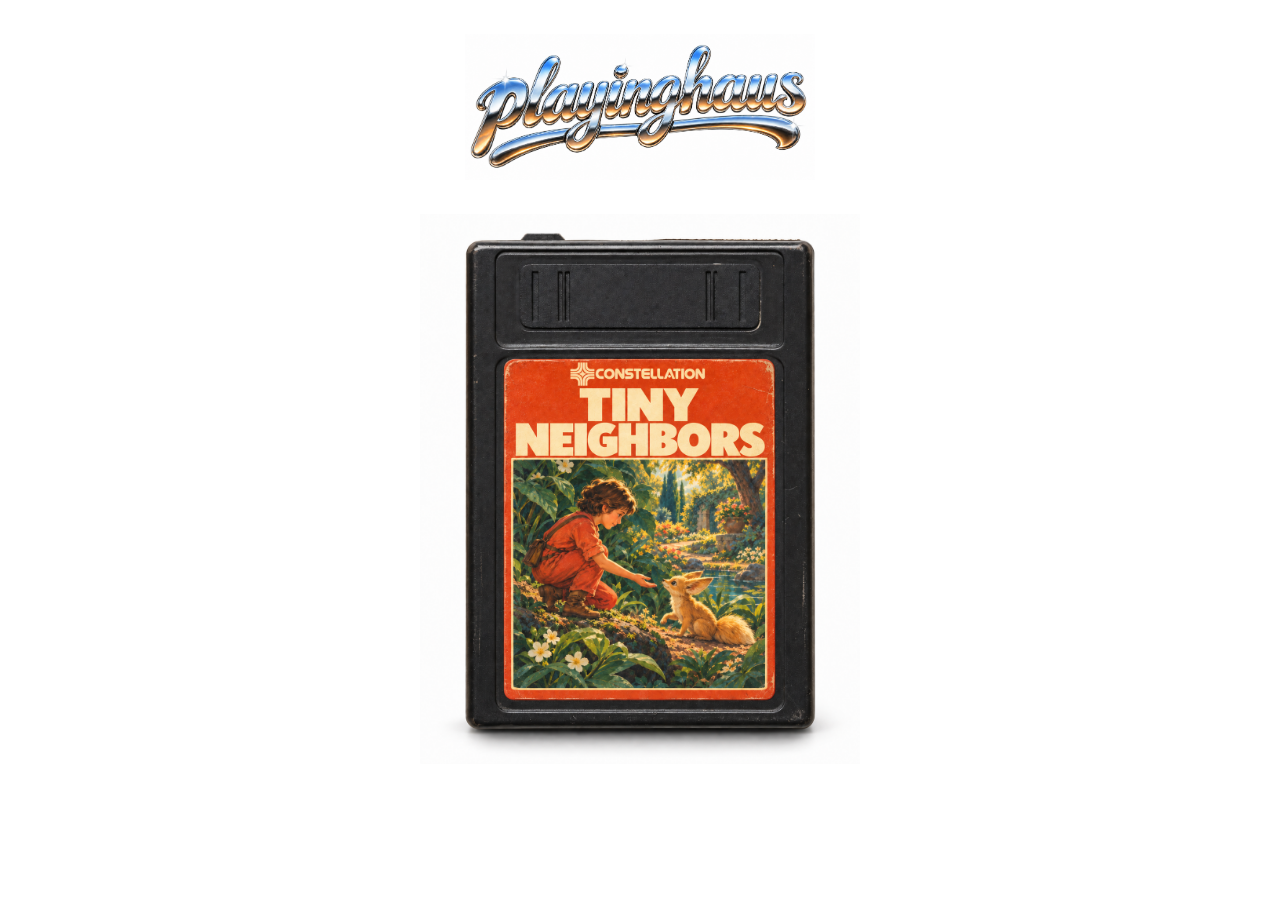
==== commit 9f325721: "Publish centered Constellation cartridge homepage" ====
--- a/index.html
+++ b/index.html
@@ -16,17 +16,11 @@
         <img src="playinghaus-chrome.png" width="1942" height="809" alt="Playinghaus">
       </a>
     </header>
-    <main id="game">
-      <article class="featured" aria-labelledby="game-title">
-        <a class="cartridge-link" href="tiny-neighbors/" aria-label="Play Tiny Neighbors">
-          <img class="cartridge" src="tiny-neighbors-cartridge.png" width="1122" height="1402" fetchpriority="high" alt="Tiny Neighbors cartridge with the painted garden cover.">
-        </a>
-        <div class="game-copy">
-          <h1 id="game-title">Tiny Neighbors</h1>
-          <p>A small prototype. Walk around a garden and greet a creature. That’s it for now.</p>
-          <a class="start" href="tiny-neighbors/">Start game <span aria-hidden="true">↗</span></a>
-        </div>
-      </article>
+    <main id="game" class="game">
+      <h1 class="sr-only">Tiny Neighbors</h1>
+      <a class="cartridge-link" href="tiny-neighbors/" aria-label="Play Tiny Neighbors">
+        <img class="cartridge" src="tiny-neighbors-cartridge.png" width="1122" height="1402" fetchpriority="high" alt="Tiny Neighbors cartridge with a cream Constellation logo and painted garden cover.">
+      </a>
     </main>
   </div>
 </body>
--- a/home.css
+++ b/home.css
@@ -16,14 +16,10 @@
 .masthead { display: flex; justify-content: center; margin-bottom: 34px; }
 .brand { display: block; width: min(350px, 100%); }
 .brand img { display: block; width: 100%; height: auto; }
-.featured { display: grid; grid-template-columns: minmax(0, 440px) minmax(0, 340px); gap: clamp(40px, 7vw, 110px); align-items: center; justify-content: center; }
-.cartridge-link { display: block; width: 100%; border-radius: 4px; }
+.game { display: flex; justify-content: center; }
+.sr-only { position: absolute; width: 1px; height: 1px; padding: 0; margin: -1px; overflow: hidden; clip-path: inset(50%); white-space: nowrap; border: 0; }
+.cartridge-link { display: block; width: min(440px, 100%); border-radius: 4px; }
 .cartridge { display: block; width: 100%; height: auto; transform: scale(1); transition: transform 220ms ease; }
-.game-copy { min-width: 0; }
-h1 { font-size: clamp(26px, 3vw, 36px); font-weight: 600; line-height: 1.15; letter-spacing: -1px; margin: 0 0 20px; }
-.game-copy p { color: #626262; margin: 0 0 28px; max-width: 32ch; }
-.start { display: inline-flex; align-items: center; justify-content: center; gap: 28px; min-height: 48px; padding: 11px 20px; border: 1px solid #262626; border-radius: 4px; text-decoration: none; background: #262626; color: #fff; font-size: 14px; font-weight: 600; transition: background 150ms ease; }
-.start:hover { background: #454545; }
 @media (hover: hover) and (pointer: fine) {
   .cartridge-link:hover .cartridge { transform: scale(1.035); }
 }
@@ -32,16 +28,9 @@
   .page { padding: 22px 24px 48px; }
   .masthead { margin-bottom: 20px; }
   .brand { width: 250px; }
-  .featured { grid-template-columns: minmax(0, 340px); gap: 28px; }
-  .cartridge-link { width: min(260px, 100%); justify-self: center; }
-  .game-copy { width: 100%; }
-  h1 { font-size: 28px; margin-bottom: 14px; }
-  .game-copy p { margin-bottom: 22px; }
+  .cartridge-link { width: min(300px, 100%); }
 }
 @media (prefers-reduced-motion: reduce) {
-  .cartridge, .start { transition: none; }
+  .cartridge { transition: none; }
   .cartridge-link:hover .cartridge, .cartridge-link:focus-visible .cartridge { transform: none; }
 }
-@media (forced-colors: active) {
-  .start { border: 1px solid ButtonText; }
-}
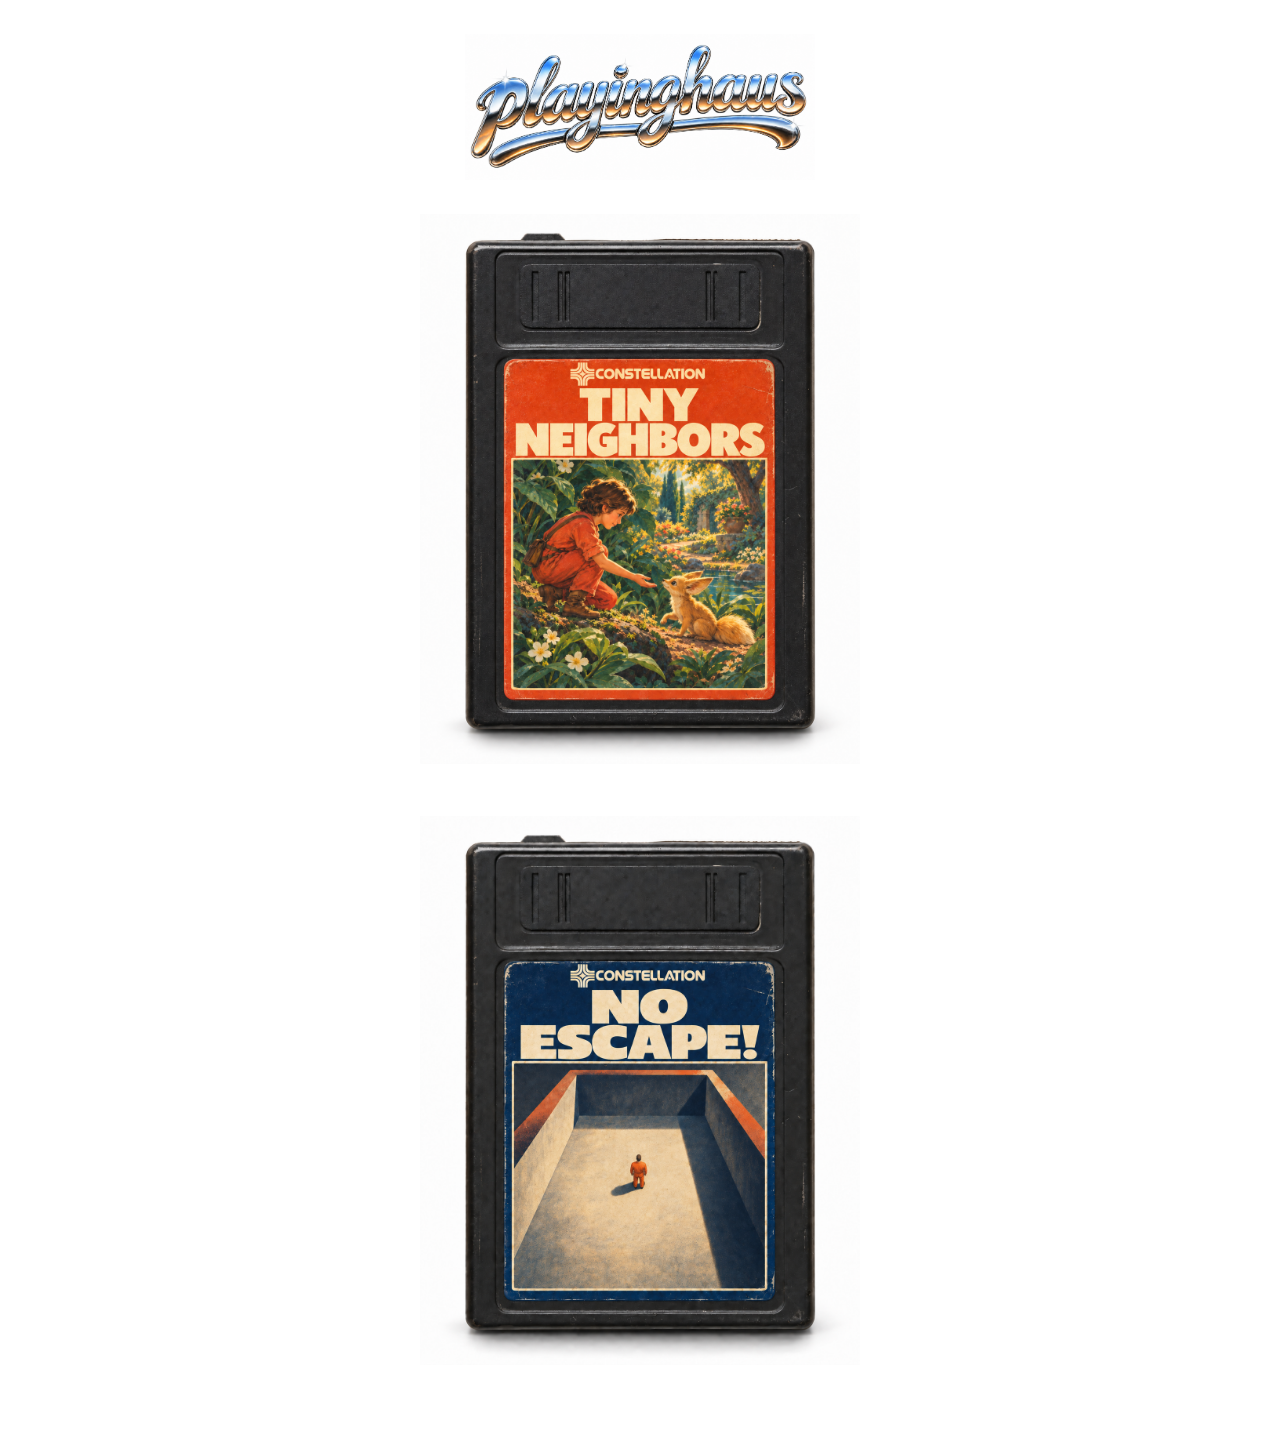
==== commit e7e30027: "Publish No Escape and console-style controls for both games" ====
--- a/index.html
+++ b/index.html
@@ -4,8 +4,8 @@
   <meta charset="utf-8">
   <meta name="viewport" content="width=device-width, initial-scale=1">
   <meta name="theme-color" content="#ffffff">
-  <meta name="description" content="Tiny Neighbors is a small browser-game prototype. Walk around a garden and greet a creature.">
-  <title>Playinghaus — Tiny Neighbors</title>
+  <meta name="description" content="Small games to play in your browser. Tiny Neighbors and No Escape!">
+  <title>Playinghaus</title>
   <link rel="stylesheet" href="home.css">
 </head>
 <body>
@@ -17,9 +17,12 @@
       </a>
     </header>
     <main id="game" class="game">
-      <h1 class="sr-only">Tiny Neighbors</h1>
+      <h1 class="sr-only">Playinghaus games</h1>
       <a class="cartridge-link" href="tiny-neighbors/" aria-label="Play Tiny Neighbors">
         <img class="cartridge" src="tiny-neighbors-cartridge.png" width="1122" height="1402" fetchpriority="high" alt="Tiny Neighbors cartridge with a cream Constellation logo and painted garden cover.">
+      </a>
+      <a class="cartridge-link" href="no-escape/" aria-label="Play No Escape!">
+        <img class="cartridge" src="no-escape-cartridge.png" width="1122" height="1402" loading="lazy" alt="No Escape! cartridge with a cream Constellation logo and an inmate in orange inside an enclosed arena.">
       </a>
     </main>
   </div>
--- a/home.css
+++ b/home.css
@@ -16,7 +16,7 @@
 .masthead { display: flex; justify-content: center; margin-bottom: 34px; }
 .brand { display: block; width: min(350px, 100%); }
 .brand img { display: block; width: 100%; height: auto; }
-.game { display: flex; justify-content: center; }
+.game { display: flex; flex-direction: column; align-items: center; gap: 52px; }
 .sr-only { position: absolute; width: 1px; height: 1px; padding: 0; margin: -1px; overflow: hidden; clip-path: inset(50%); white-space: nowrap; border: 0; }
 .cartridge-link { display: block; width: min(440px, 100%); border-radius: 4px; }
 .cartridge { display: block; width: 100%; height: auto; transform: scale(1); transition: transform 220ms ease; }
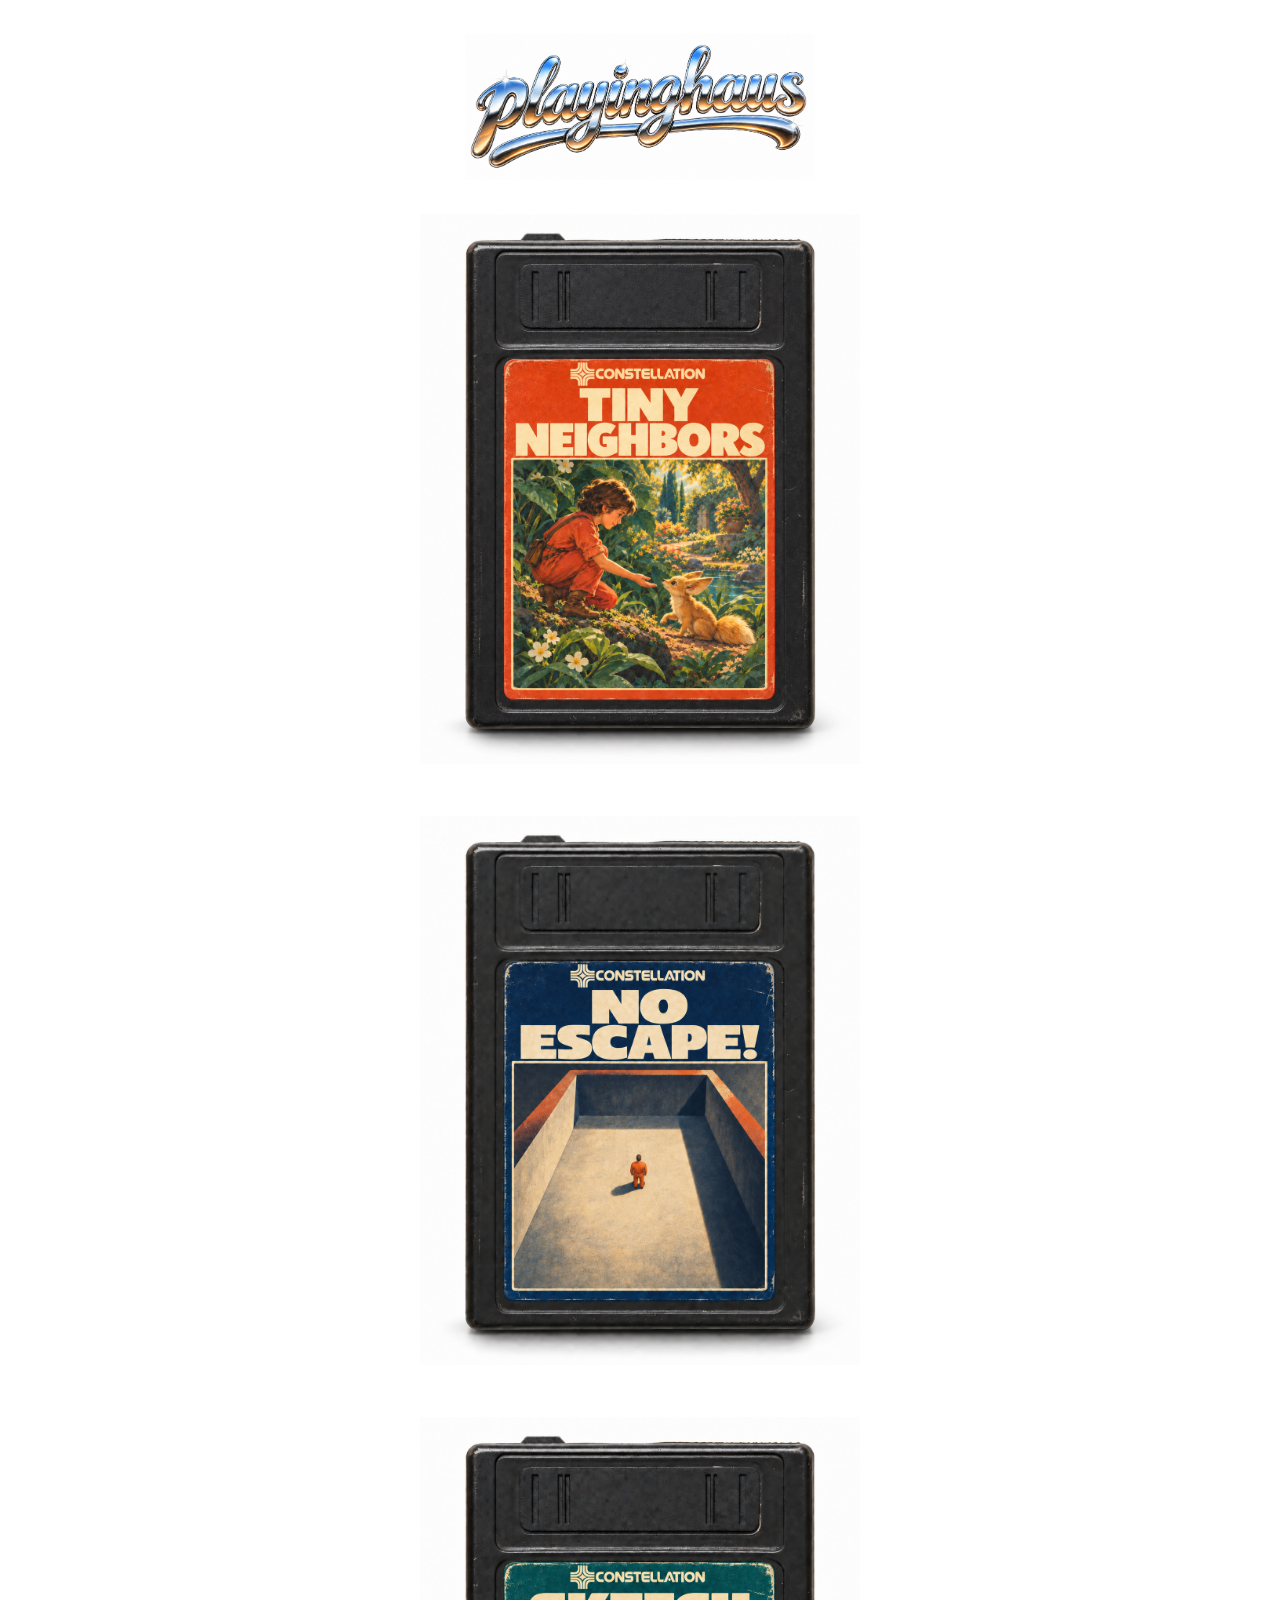
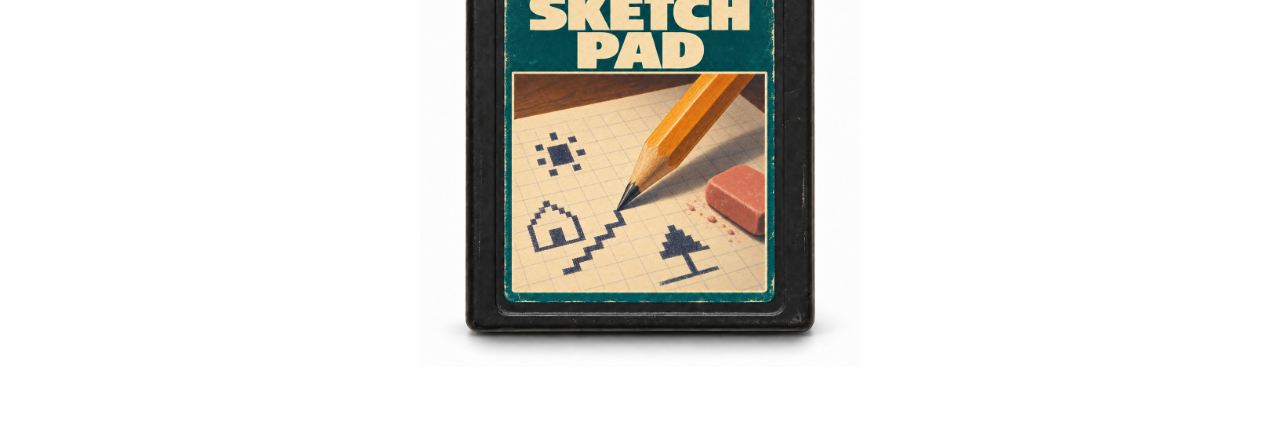
==== commit 773e232f: "Publish Sketchpad cartridge and drawing tool (source 6d73179)" ====
--- a/index.html
+++ b/index.html
@@ -4,12 +4,12 @@
   <meta charset="utf-8">
   <meta name="viewport" content="width=device-width, initial-scale=1">
   <meta name="theme-color" content="#ffffff">
-  <meta name="description" content="Small games to play in your browser. Tiny Neighbors and No Escape!">
+  <meta name="description" content="Small games and playful tools for your browser. Tiny Neighbors, No Escape! and Sketchpad.">
   <title>Playinghaus</title>
   <link rel="stylesheet" href="home.css">
 </head>
 <body>
-  <a class="skip" href="#game">Skip to game</a>
+  <a class="skip" href="#game">Skip to cartridges</a>
   <div class="page">
     <header class="masthead">
       <a class="brand" href="./" aria-label="Playinghaus home">
@@ -17,13 +17,16 @@
       </a>
     </header>
     <main id="game" class="game">
-      <h1 class="sr-only">Playinghaus games</h1>
+      <h1 class="sr-only">Playinghaus games and tools</h1>
       <a class="cartridge-link" href="tiny-neighbors/" aria-label="Play Tiny Neighbors">
         <img class="cartridge" src="tiny-neighbors-cartridge.png" width="1122" height="1402" fetchpriority="high" alt="Tiny Neighbors cartridge with a cream Constellation logo and painted garden cover.">
       </a>
       <a class="cartridge-link" href="no-escape/" aria-label="Play No Escape!">
         <img class="cartridge" src="no-escape-cartridge.png" width="1122" height="1402" loading="lazy" alt="No Escape! cartridge with a cream Constellation logo and an inmate in orange inside an enclosed arena.">
       </a>
+      <a class="cartridge-link" href="sketchpad/" aria-label="Open Sketchpad">
+        <img class="cartridge" src="sketchpad-cartridge.png" width="1122" height="1402" loading="lazy" alt="Sketchpad cartridge with a cream Constellation logo, teal label, and a pencil drawing pixel shapes beside an eraser.">
+      </a>
     </main>
   </div>
 </body>
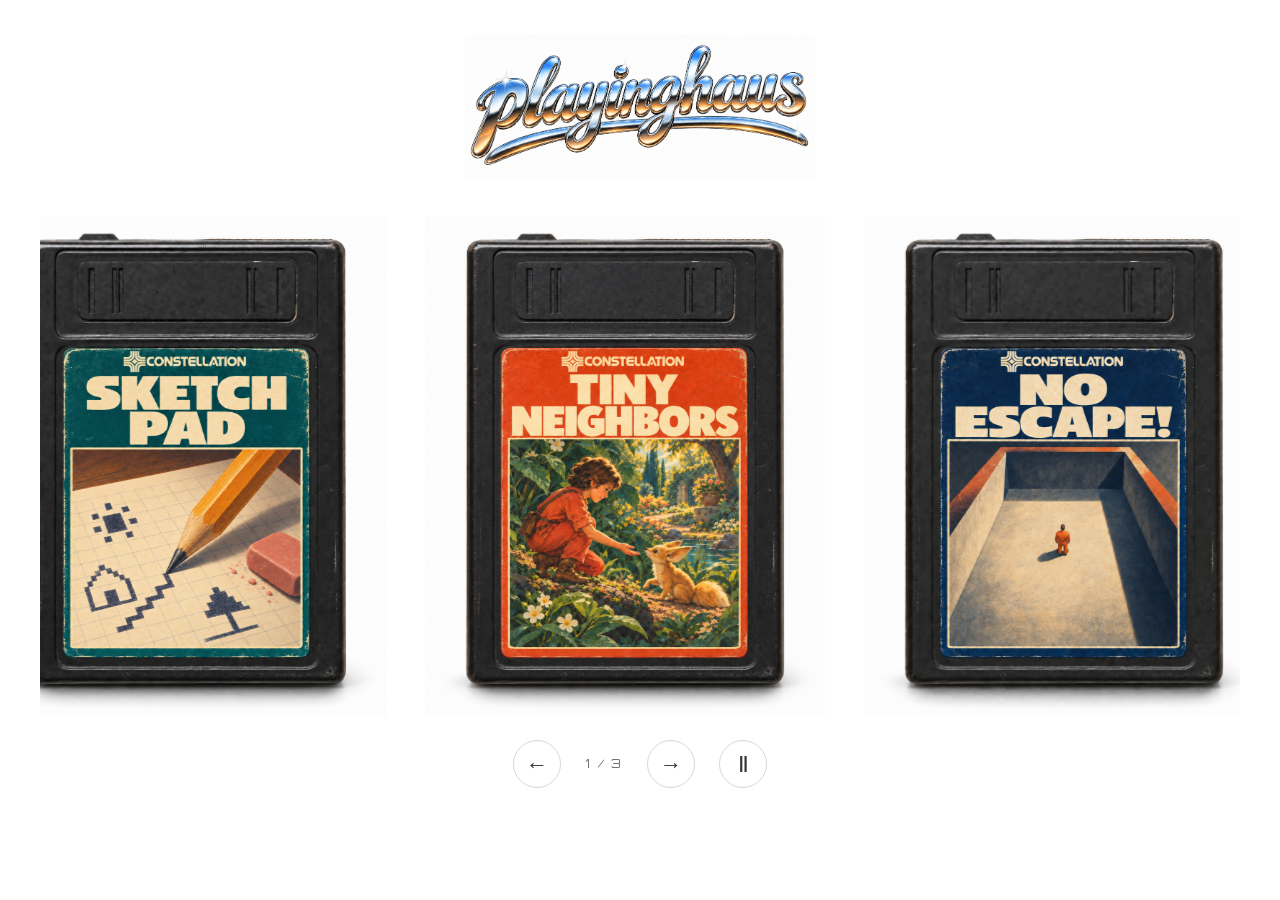
==== commit dc5496b1: "Publish Playinghaus carousel, responsive consoles and chrome arc (f83d08f)" ====
--- a/index.html
+++ b/index.html
@@ -6,27 +6,43 @@
   <meta name="theme-color" content="#ffffff">
   <meta name="description" content="Small games and playful tools for your browser. Tiny Neighbors, No Escape! and Sketchpad.">
   <title>Playinghaus</title>
-  <link rel="stylesheet" href="home.css">
+  <link rel="preload" href="fonts/orbitron-latin.woff2" as="font" type="font/woff2" crossorigin>
+  <link rel="stylesheet" href="fonts.css?v=orbitron-1">
+  <link rel="stylesheet" href="home.css?v=orbitron-1">
+  <script defer src="home.js?v=carousel-1"></script>
 </head>
 <body>
   <a class="skip" href="#game">Skip to cartridges</a>
   <div class="page">
     <header class="masthead">
       <a class="brand" href="./" aria-label="Playinghaus home">
-        <img src="playinghaus-chrome.png" width="1942" height="809" alt="Playinghaus">
+        <img src="playinghaus-chrome-arc.png" width="1942" height="809" alt="Playinghaus">
       </a>
     </header>
     <main id="game" class="game">
       <h1 class="sr-only">Playinghaus games and tools</h1>
+      <section class="carousel" aria-label="Cartridges" aria-roledescription="carousel">
+      <div class="carousel-window">
+      <div class="cartridge-track">
       <a class="cartridge-link" href="tiny-neighbors/" aria-label="Play Tiny Neighbors">
         <img class="cartridge" src="tiny-neighbors-cartridge.png" width="1122" height="1402" fetchpriority="high" alt="Tiny Neighbors cartridge with a cream Constellation logo and painted garden cover.">
       </a>
       <a class="cartridge-link" href="no-escape/" aria-label="Play No Escape!">
-        <img class="cartridge" src="no-escape-cartridge.png" width="1122" height="1402" loading="lazy" alt="No Escape! cartridge with a cream Constellation logo and an inmate in orange inside an enclosed arena.">
+        <img class="cartridge" src="no-escape-cartridge.png" width="1122" height="1402" alt="No Escape! cartridge with a cream Constellation logo and an inmate in orange inside an enclosed arena.">
       </a>
       <a class="cartridge-link" href="sketchpad/" aria-label="Open Sketchpad">
-        <img class="cartridge" src="sketchpad-cartridge.png" width="1122" height="1402" loading="lazy" alt="Sketchpad cartridge with a cream Constellation logo, teal label, and a pencil drawing pixel shapes beside an eraser.">
+        <img class="cartridge" src="sketchpad-cartridge.png" width="1122" height="1402" alt="Sketchpad cartridge with a cream Constellation logo, teal label, and a pencil drawing pixel shapes beside an eraser.">
       </a>
+      </div>
+      </div>
+      <div class="carousel-controls" hidden>
+        <button class="previous" type="button" aria-label="Previous cartridge">←</button>
+        <span class="position" aria-hidden="true">1 / 3</span>
+        <button class="next" type="button" aria-label="Next cartridge">→</button>
+        <button class="rotation" type="button" aria-label="Pause automatic movement" hidden>Ⅱ</button>
+      </div>
+      <p class="sr-only carousel-status" role="status" aria-live="polite" aria-atomic="true"></p>
+      </section>
     </main>
   </div>
 </body>
--- a/fonts.css
+++ b/fonts.css
@@ -0,0 +1,9 @@
+/* Google Fonts Orbitron v35, unmodified Latin variable webfont. See fonts/OFL-Orbitron.txt. */
+@font-face {
+  font-family: 'Orbitron';
+  font-style: normal;
+  font-weight: 400 900;
+  font-display: swap;
+  src: url('fonts/orbitron-latin.woff2') format('woff2');
+}
+:root { --font-ui: 'Orbitron', Arial, Helvetica, sans-serif; }
--- a/home.css
+++ b/home.css
@@ -1,6 +1,6 @@
 :root {
   color-scheme: light;
-  font-family: Arial, Helvetica, sans-serif;
+  font-family: var(--font-ui);
   color: #262626;
   background: #fff;
   font-size: 16px;
@@ -12,11 +12,25 @@
 a:focus-visible { outline: 3px solid #315fa8; outline-offset: 7px; }
 .skip { position: absolute; top: -100px; left: 20px; z-index: 2; background: #fff; padding: 12px 18px; }
 .skip:focus { top: 12px; }
-.page { width: min(100%, 1060px); margin: 0 auto; padding: 34px 48px 72px; }
-.masthead { display: flex; justify-content: center; margin-bottom: 34px; }
+.page { width: min(100%, 1200px); margin: 0 auto; padding: 34px 0 32px; }
+.masthead { display: flex; justify-content: center; margin: 0 24px 20px; }
 .brand { display: block; width: min(350px, 100%); }
 .brand img { display: block; width: 100%; height: auto; }
-.game { display: flex; flex-direction: column; align-items: center; gap: 52px; }
+.game { width: 100%; }
+.cartridge-track { display: flex; flex-direction: column; align-items: center; gap: 32px; }
+.carousel { --cartridge-width: min(400px, 70vw); --cartridge-gap: clamp(16px, 3vw, 40px); }
+.carousel.ready .carousel-window { overflow: hidden; padding: 16px 0; touch-action: pan-y pinch-zoom; }
+.carousel.ready .cartridge-track { flex-direction: row; align-items: start; gap: var(--cartridge-gap); width: max-content; will-change: transform; }
+.carousel.ready .cartridge-link { flex: 0 0 var(--cartridge-width); width: var(--cartridge-width); user-select: none; -webkit-user-select: none; }
+.carousel.ready .cartridge { -webkit-user-drag: none; }
+.carousel-controls { display: flex; align-items: center; justify-content: center; gap: 24px; margin-top: 8px; }
+.carousel-controls[hidden] { display: none; }
+.carousel-controls button[hidden] { display: none; }
+.carousel-controls button { display: grid; place-items: center; width: 48px; height: 48px; padding: 0; border: 1px solid #d9d9d9; border-radius: 50%; background: #fff; color: #333; font: 22px/1 var(--font-ui); cursor: pointer; touch-action: manipulation; -webkit-tap-highlight-color: transparent; }
+.carousel-controls button:hover { background: #f5f5f5; }
+.carousel-controls button:active { background: #eaeaea; transform: translateY(1px); }
+.carousel-controls button:focus-visible { outline: 3px solid #315fa8; outline-offset: 4px; }
+.position { color: #727272; font-size: 12px; letter-spacing: .15em; font-variant-numeric: tabular-nums; }
 .sr-only { position: absolute; width: 1px; height: 1px; padding: 0; margin: -1px; overflow: hidden; clip-path: inset(50%); white-space: nowrap; border: 0; }
 .cartridge-link { display: block; width: min(440px, 100%); border-radius: 4px; }
 .cartridge { display: block; width: 100%; height: auto; transform: scale(1); transition: transform 220ms ease; }
@@ -25,12 +39,19 @@
 }
 .cartridge-link:focus-visible .cartridge { transform: scale(1.035); }
 @media (max-width: 640px) {
-  .page { padding: 22px 24px 48px; }
+  .page { padding: 22px 0 28px; }
   .masthead { margin-bottom: 20px; }
   .brand { width: 250px; }
   .cartridge-link { width: min(300px, 100%); }
 }
+@media (max-height: 600px) and (min-width: 641px) {
+  .page { padding-top: 12px; }
+  .brand { width: 220px; }
+  .masthead { margin-bottom: 0; }
+  .carousel { --cartridge-width: min(300px, 45vh); }
+}
 @media (prefers-reduced-motion: reduce) {
+  .carousel-controls .rotation { display: none; }
   .cartridge { transition: none; }
   .cartridge-link:hover .cartridge, .cartridge-link:focus-visible .cartridge { transform: none; }
 }
